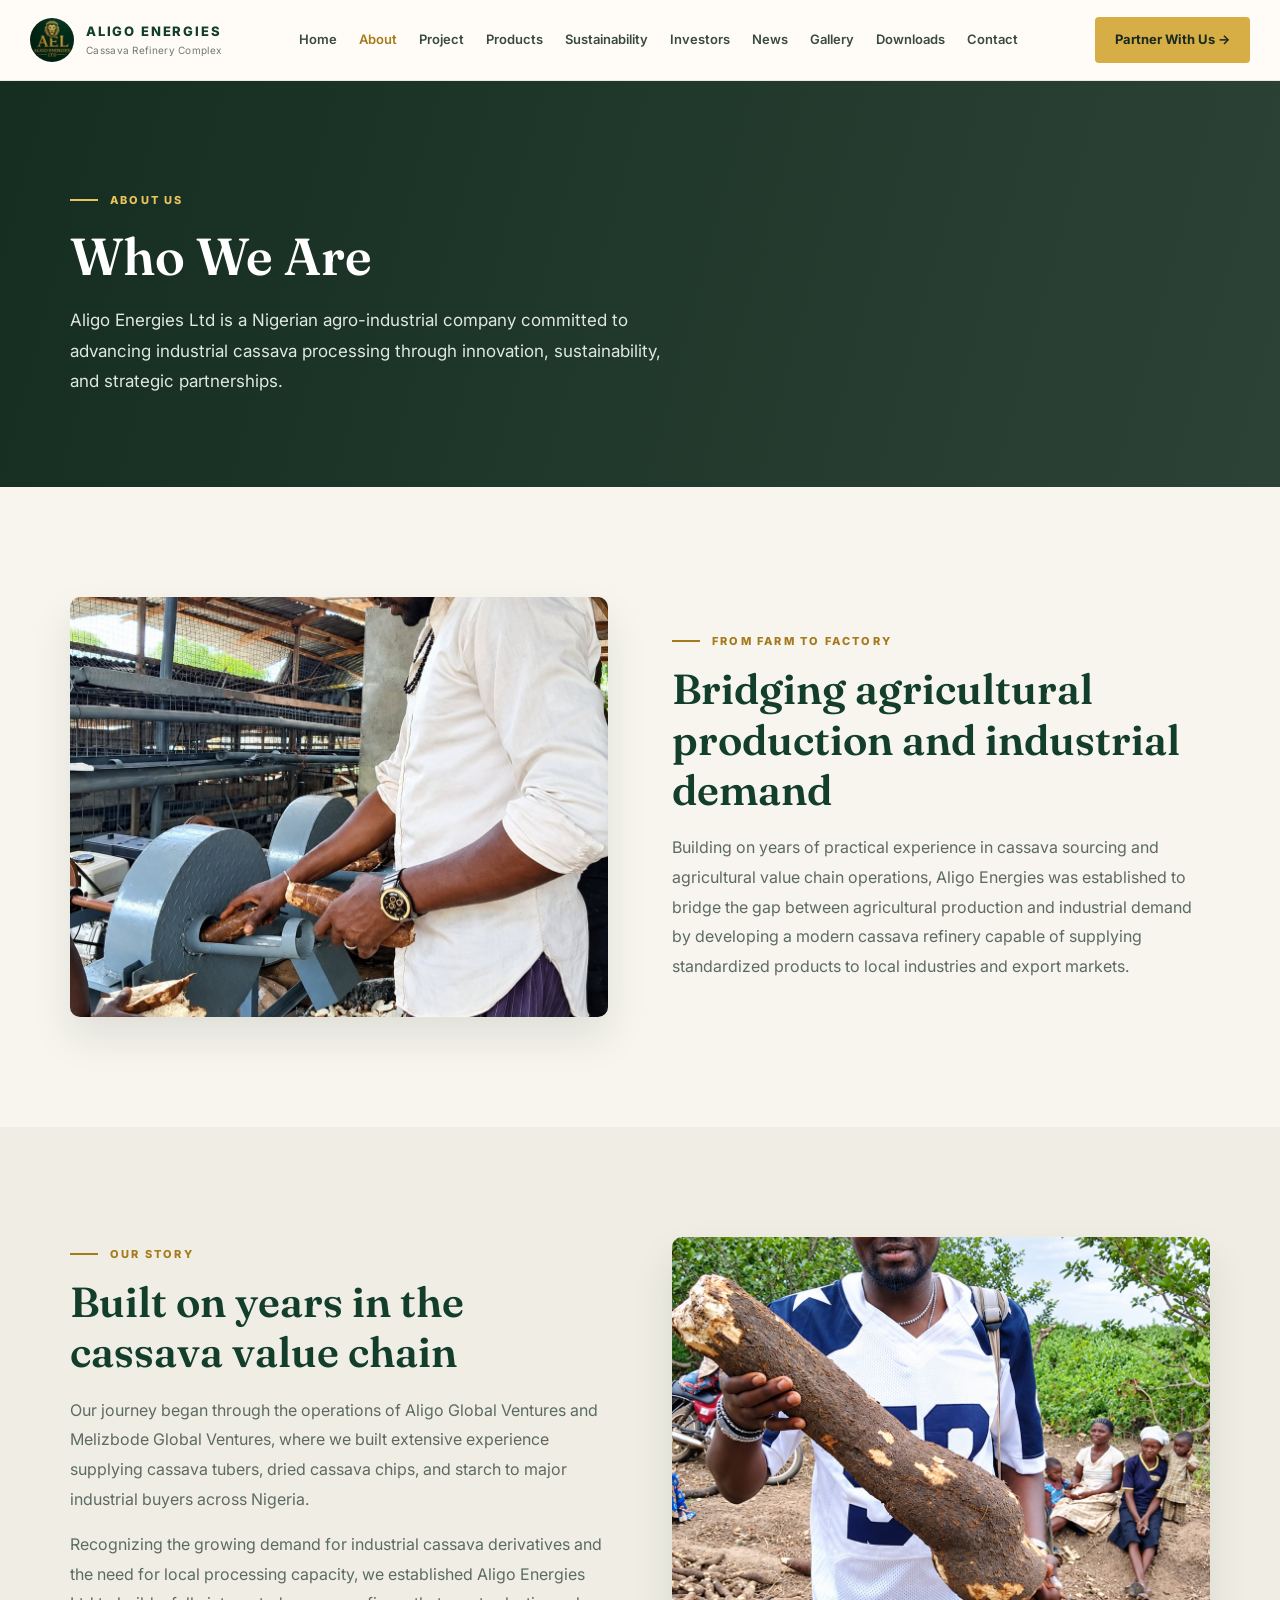
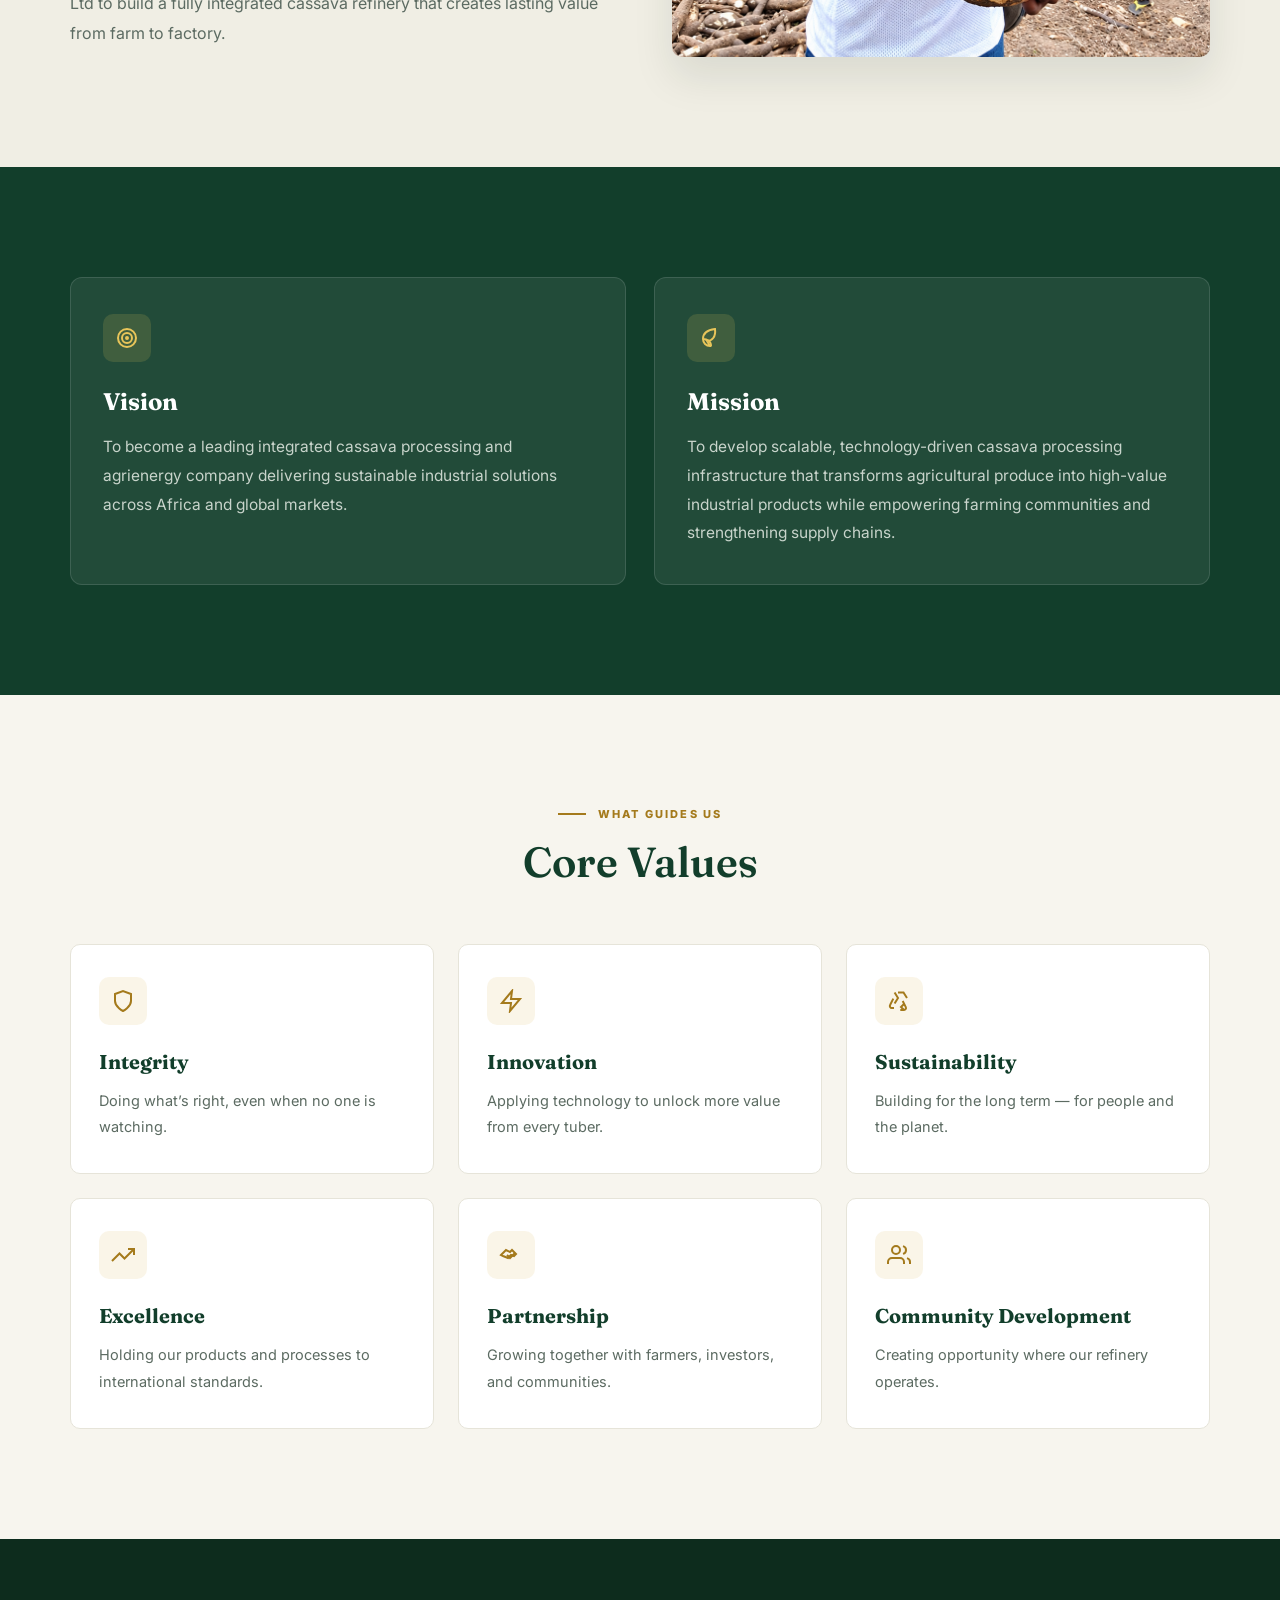
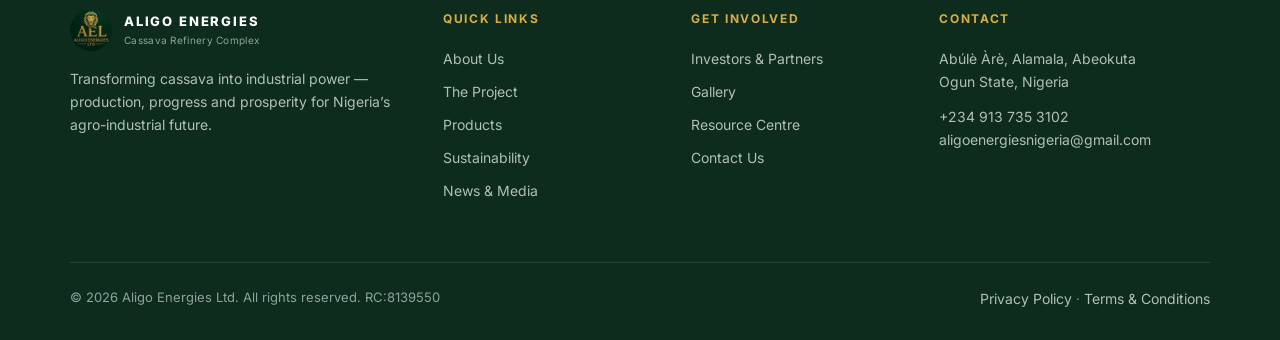
==== about.html @ f0a0dd67 "Update site" ====
<!DOCTYPE html>
<html lang="en">
<head>
<meta charset="UTF-8">
<meta name="viewport" content="width=device-width, initial-scale=1.0">
<title>About Us | Aligo Energies Ltd</title>
<meta name="description" content="Who Aligo Energies Ltd is, our story, vision, mission, and core values.">
<link rel="icon" href="images/logo.jpeg">
<link rel="preconnect" href="https://fonts.googleapis.com">
<link rel="preconnect" href="https://fonts.gstatic.com" crossorigin>
<link href="https://fonts.googleapis.com/css2?family=Fraunces:opsz,wght@9..144,500;9..144,600;9..144,700&family=Inter:wght@400;500;600;700;800&display=swap" rel="stylesheet">
<style>
  :root {
    --green: #123e2b;
    --green-dark: #0d2c1d;
    --gold: #d7ae46;
    --gold-light: #e8c55a;
    --cream: #f7f5ee;
    --cream-dark: #f0eee4;
    --ink: #1d2a22;
    --muted: #5c6b62;
    --line: #e6e4d9;
    --white: #ffffff;
    --serif: 'Fraunces', Georgia, serif;
    --sans: 'Inter', system-ui, sans-serif;
  }

  * { box-sizing: border-box; margin: 0; padding: 0; }
  html { scroll-behavior: smooth; }
  body {
    font-family: var(--sans);
    background: var(--cream);
    color: var(--ink);
    line-height: 1.65;
    overflow-x: hidden;
  }
  a { color: inherit; text-decoration: none; }
  img { display: block; max-width: 100%; }

  .container {
    width: min(1140px, calc(100% - 48px));
    margin: 0 auto;
  }

  /* ========== HEADER ========== */
  .site-header {
    position: sticky;
    top: 0;
    z-index: 100;
    background: rgba(255, 253, 248, 0.9);
    backdrop-filter: blur(18px);
    border-bottom: 1px solid rgba(230, 228, 217, 0.8);
  }
  .nav-wrap {
    width: min(1220px, calc(100% - 40px));
    margin: 0 auto;
    height: 80px;
    display: flex;
    align-items: center;
    justify-content: space-between;
    gap: 24px;
  }
  .brand {
    display: flex;
    align-items: center;
    gap: 12px;
  }
  .brand img {
    width: 44px;
    height: 44px;
    border-radius: 50%;
    object-fit: cover;
  }
  .brand .name {
    display: block;
    font-size: 13px;
    font-weight: 800;
    letter-spacing: 0.14em;
    color: var(--green);
  }
  .brand .sub {
    display: block;
    font-size: 10px;
    color: #72786f;
    letter-spacing: 0.03em;
  }
  .main-nav {
    display: flex;
    gap: 22px;
  }
  .main-nav a {
    font-size: 13px;
    font-weight: 600;
    color: #3a4a40;
    transition: color 0.2s;
  }
  .main-nav a:hover,
  .main-nav a.active {
    color: #a47a1c;
  }
  .btn {
    display: inline-flex;
    align-items: center;
    gap: 8px;
    padding: 12px 20px;
    font-size: 13px;
    font-weight: 700;
    border-radius: 4px;
    transition: all 0.25s ease;
  }
  .btn-gold {
    background: var(--gold);
    color: #18291e;
  }
  .btn-gold:hover {
    background: #c9a03a;
    transform: translateY(-2px);
  }
  .menu-toggle {
    display: none;
    background: none;
    border: none;
    font-size: 24px;
    color: var(--green);
    cursor: pointer;
  }

  /* ========== PAGE HERO ========== */
  .page-hero {
    background: linear-gradient(105deg, rgba(9,35,22,0.95) 0%, rgba(9,35,22,0.85) 100%);
    color: white;
    padding: 110px 0 90px;
  }
  .page-hero .eyebrow {
    display: flex;
    align-items: center;
    gap: 12px;
    font-size: 11px;
    font-weight: 800;
    letter-spacing: 0.2em;
    text-transform: uppercase;
    color: var(--gold-light);
    margin-bottom: 18px;
  }
  .page-hero .eyebrow::before {
    content: "";
    width: 28px;
    height: 2px;
    background: currentColor;
  }
  .page-hero h1 {
    font-family: var(--serif);
    font-size: clamp(36px, 5vw, 52px);
    font-weight: 600;
    line-height: 1.15;
    margin-bottom: 18px;
  }
  .page-hero .lead {
    font-size: 17px;
    line-height: 1.8;
    color: #e0e8e2;
    max-width: 620px;
  }

  /* ========== SECTIONS ========== */
  .section {
    padding: 110px 0;
  }
  .section-cream { background: var(--cream); }
  .section-alt { background: var(--cream-dark); }
  .section-green {
    background: var(--green);
    color: white;
  }

  .eyebrow {
    display: flex;
    align-items: center;
    gap: 12px;
    font-size: 11px;
    font-weight: 800;
    letter-spacing: 0.2em;
    text-transform: uppercase;
    color: #a47a1c;
    margin-bottom: 14px;
  }
  .eyebrow::before {
    content: "";
    width: 28px;
    height: 2px;
    background: currentColor;
  }
  .section-green .eyebrow {
    color: var(--gold-light);
  }

  .section h2 {
    font-family: var(--serif);
    font-size: clamp(32px, 4vw, 42px);
    font-weight: 600;
    line-height: 1.2;
    color: var(--green);
    margin-bottom: 18px;
  }
  .section-green h2 { color: white; }

  .section p {
    color: var(--muted);
    font-size: 16px;
    line-height: 1.85;
  }
  .section-green p { color: #c8d4cb; }

  .two-col {
    display: grid;
    grid-template-columns: 1fr 1fr;
    gap: 64px;
    align-items: center;
  }
  .two-col img {
    width: 100%;
    height: 420px;
    object-fit: cover;
    border-radius: 10px;
    box-shadow: 0 20px 40px rgba(18,40,28,0.1);
  }

  .section-head {
    text-align: center;
    max-width: 600px;
    margin: 0 auto 56px;
  }
  .section-head .eyebrow {
    justify-content: center;
  }

  /* Vision / Mission cards */
  .vm-grid {
    display: grid;
    grid-template-columns: 1fr 1fr;
    gap: 28px;
  }
  .vm-card {
    background: rgba(255,255,255,0.07);
    border: 1px solid rgba(255,255,255,0.12);
    border-radius: 12px;
    padding: 36px 32px;
  }
  .vm-card .icon {
    width: 48px;
    height: 48px;
    background: rgba(232,197,90,0.15);
    border-radius: 10px;
    display: flex;
    align-items: center;
    justify-content: center;
    color: var(--gold-light);
    margin-bottom: 20px;
  }
  .vm-card .icon svg { width: 24px; height: 24px; }
  .vm-card h3 {
    font-family: var(--serif);
    font-size: 24px;
    color: white;
    margin-bottom: 12px;
  }
  .vm-card p {
    font-size: 15.5px;
    color: #c8d4cb;
  }

  /* Values */
  .card-grid {
    display: grid;
    grid-template-columns: repeat(3, 1fr);
    gap: 24px;
  }
  .feature-card {
    background: white;
    border: 1px solid var(--line);
    border-radius: 10px;
    padding: 32px 28px;
    transition: all 0.3s ease;
  }
  .feature-card:hover {
    transform: translateY(-6px);
    box-shadow: 0 20px 40px rgba(18,40,28,0.1);
  }
  .feature-card .icon {
    width: 48px;
    height: 48px;
    background: rgba(215,174,70,0.12);
    border-radius: 10px;
    display: flex;
    align-items: center;
    justify-content: center;
    margin-bottom: 20px;
    color: #a47a1c;
  }
  .feature-card .icon svg { width: 24px; height: 24px; }
  .feature-card h3 {
    font-family: var(--serif);
    font-size: 20px;
    color: var(--green);
    margin-bottom: 10px;
  }
  .feature-card p {
    font-size: 14.5px;
    color: var(--muted);
  }

  /* Footer */
  .footer {
    background: var(--green-dark);
    color: #c8d4cb;
    padding: 70px 0 30px;
  }
  .footer-grid {
    display: grid;
    grid-template-columns: 1.6fr 1fr 1fr 1.3fr;
    gap: 40px;
    margin-bottom: 50px;
  }
  .footer .name { color: white; }
  .footer h4 {
    font-size: 12px;
    letter-spacing: 0.14em;
    text-transform: uppercase;
    color: var(--gold);
    margin-bottom: 18px;
  }
  .footer a, .footer p, .footer li {
    font-size: 14px;
    color: #b0c0b5;
  }
  .footer ul { list-style: none; }
  .footer li { margin-bottom: 10px; }
  .footer-bottom {
    border-top: 1px solid rgba(255,255,255,0.1);
    padding-top: 24px;
    display: flex;
    justify-content: space-between;
    font-size: 13px;
    color: #8fa39a;
  }

  /* Responsive */
  @media (max-width: 980px) {
    .main-nav { display: none; }
    .menu-toggle { display: block; }
    .two-col { grid-template-columns: 1fr; gap: 40px; }
    .vm-grid { grid-template-columns: 1fr; }
    .card-grid { grid-template-columns: 1fr 1fr; }
  }
  @media (max-width: 600px) {
    .card-grid { grid-template-columns: 1fr; }
    .page-hero { padding: 90px 0 70px; }
    .footer-grid { grid-template-columns: 1fr; }
  }
</style>
</head>
<body>

<header class="site-header">
  <div class="nav-wrap">
    <a href="index.html" class="brand">
      <img src="images/logo.jpeg" alt="Aligo Energies">
      <span>
        <span class="name">ALIGO ENERGIES</span>
        <span class="sub">Cassava Refinery Complex</span>
      </span>
    </a>
    <nav class="main-nav" id="mainNav">
      <a href="index.html">Home</a>
      <a href="about.html" class="active">About</a>
      <a href="project.html">Project</a>
      <a href="products.html">Products</a>
      <a href="sustainability.html">Sustainability</a>
      <a href="investors.html">Investors</a>
      <a href="news.html">News</a>
      <a href="gallery.html">Gallery</a>
      <a href="downloads.html">Downloads</a>
      <a href="contact.html">Contact</a>
    </nav>
    <div style="display:flex;align-items:center;gap:12px;">
      <a href="investors.html" class="btn btn-gold">Partner With Us →</a>
      <button class="menu-toggle" id="menuToggle">☰</button>
    </div>
  </div>
</header>

<main>
  <!-- PAGE HERO -->
  <section class="page-hero">
    <div class="container">
      <div class="eyebrow">About Us</div>
      <h1>Who We Are</h1>
      <p class="lead">Aligo Energies Ltd is a Nigerian agro-industrial company committed to advancing industrial cassava processing through innovation, sustainability, and strategic partnerships.</p>
    </div>
  </section>

  <!-- FROM FARM TO FACTORY -->
  <section class="section section-cream">
    <div class="container">
      <div class="two-col">
        <div>
          <img src="images/about-processing.jpg" alt="Cassava processing at Aligo Energies">
        </div>
        <div>
          <div class="eyebrow">From Farm to Factory</div>
          <h2>Bridging agricultural production and industrial demand</h2>
          <p>Building on years of practical experience in cassava sourcing and agricultural value chain operations, Aligo Energies was established to bridge the gap between agricultural production and industrial demand by developing a modern cassava refinery capable of supplying standardized products to local industries and export markets.</p>
        </div>
      </div>
    </div>
  </section>

  <!-- OUR STORY -->
  <section class="section section-alt">
    <div class="container">
      <div class="two-col">
        <div>
          <div class="eyebrow">Our Story</div>
          <h2>Built on years in the cassava value chain</h2>
          <p>Our journey began through the operations of Aligo Global Ventures and Melizbode Global Ventures, where we built extensive experience supplying cassava tubers, dried cassava chips, and starch to major industrial buyers across Nigeria.</p>
          <p style="margin-top:16px;">Recognizing the growing demand for industrial cassava derivatives and the need for local processing capacity, we established Aligo Energies Ltd to build a fully integrated cassava refinery that creates lasting value from farm to factory.</p>
        </div>
        <div>
          <img src="images/about-cassava-root.png" alt="Cassava root from the field">
        </div>
      </div>
    </div>
  </section>

  <!-- VISION & MISSION -->
  <section class="section section-green">
    <div class="container">
      <div class="vm-grid">
        <div class="vm-card">
          <div class="icon">
            <svg viewBox="0 0 24 24" fill="none" stroke="currentColor" stroke-width="2"><circle cx="12" cy="12" r="9"/><circle cx="12" cy="12" r="5"/><circle cx="12" cy="12" r="1"/></svg>
          </div>
          <h3>Vision</h3>
          <p>To become a leading integrated cassava processing and agrienergy company delivering sustainable industrial solutions across Africa and global markets.</p>
        </div>
        <div class="vm-card">
          <div class="icon">
            <svg viewBox="0 0 24 24" fill="none" stroke="currentColor" stroke-width="2"><path d="M11 20A7 7 0 0 1 4 13c0-5 4-9 12-10 1 8-3 12-8 12z"/><path d="M4 13c4 0 8 2 8 7"/></svg>
          </div>
          <h3>Mission</h3>
          <p>To develop scalable, technology-driven cassava processing infrastructure that transforms agricultural produce into high-value industrial products while empowering farming communities and strengthening supply chains.</p>
        </div>
      </div>
    </div>
  </section>

  <!-- CORE VALUES -->
  <section class="section section-cream">
    <div class="container">
      <div class="section-head">
        <div class="eyebrow">What Guides Us</div>
        <h2>Core Values</h2>
      </div>
      <div class="card-grid">
        <div class="feature-card">
          <div class="icon">
            <svg viewBox="0 0 24 24" fill="none" stroke="currentColor" stroke-width="2"><path d="M12 22s8-4 8-10V5l-8-3-8 3v7c0 6 8 10 8 10z"/></svg>
          </div>
          <h3>Integrity</h3>
          <p>Doing what’s right, even when no one is watching.</p>
        </div>
        <div class="feature-card">
          <div class="icon">
            <svg viewBox="0 0 24 24" fill="none" stroke="currentColor" stroke-width="2"><polygon points="13 2 3 14 12 14 11 22 21 10 12 10 13 2"/></svg>
          </div>
          <h3>Innovation</h3>
          <p>Applying technology to unlock more value from every tuber.</p>
        </div>
        <div class="feature-card">
          <div class="icon">
            <svg viewBox="0 0 24 24" fill="none" stroke="currentColor" stroke-width="2"><path d="M7 19H4.8a2 2 0 0 1-1.7-3L6.3 9.6"/><path d="M7.6 3.5 11 9l-3.4 5.5"/><path d="M11 3.5h5.5L20 9"/><path d="M13.3 21H17a2 2 0 0 0 1.8-2.9L15.7 12"/><path d="M17 21l-3-3 3-3"/></svg>
          </div>
          <h3>Sustainability</h3>
          <p>Building for the long term — for people and the planet.</p>
        </div>
        <div class="feature-card">
          <div class="icon">
            <svg viewBox="0 0 24 24" fill="none" stroke="currentColor" stroke-width="2"><polyline points="23 6 13.5 15.5 8.5 10.5 1 18"/><polyline points="17 6 23 6 23 12"/></svg>
          </div>
          <h3>Excellence</h3>
          <p>Holding our products and processes to international standards.</p>
        </div>
        <div class="feature-card">
          <div class="icon">
            <svg viewBox="0 0 24 24" fill="none" stroke="currentColor" stroke-width="2"><path d="M8 12l3 3 5-5"/><path d="M2 12l5-5 4 2 2-2 4 4-2 2-3-1-3 3-5-2z"/></svg>
          </div>
          <h3>Partnership</h3>
          <p>Growing together with farmers, investors, and communities.</p>
        </div>
        <div class="feature-card">
          <div class="icon">
            <svg viewBox="0 0 24 24" fill="none" stroke="currentColor" stroke-width="2"><path d="M17 21v-2a4 4 0 0 0-4-4H5a4 4 0 0 0-4 4v2"/><circle cx="9" cy="7" r="4"/><path d="M23 21v-2a4 4 0 0 0-3-3.87"/><path d="M16 3.13a4 4 0 0 1 0 7.75"/></svg>
          </div>
          <h3>Community Development</h3>
          <p>Creating opportunity where our refinery operates.</p>
        </div>
      </div>
    </div>
  </section>
</main>

<footer class="footer">
  <div class="container">
    <div class="footer-grid">
      <div>
        <a href="index.html" class="brand" style="margin-bottom:16px;">
          <img src="images/logo.jpeg" alt="Logo" style="width:42px;height:42px;border-radius:50%;">
          <span>
            <span class="name">ALIGO ENERGIES</span>
            <span class="sub" style="color:#8fa39a;">Cassava Refinery Complex</span>
          </span>
        </a>
        <p>Transforming cassava into industrial power — production, progress and prosperity for Nigeria’s agro-industrial future.</p>
      </div>
      <div>
        <h4>Quick Links</h4>
        <ul>
          <li><a href="about.html">About Us</a></li>
          <li><a href="project.html">The Project</a></li>
          <li><a href="products.html">Products</a></li>
          <li><a href="sustainability.html">Sustainability</a></li>
          <li><a href="news.html">News & Media</a></li>
        </ul>
      </div>
      <div>
        <h4>Get Involved</h4>
        <ul>
          <li><a href="investors.html">Investors & Partners</a></li>
          <li><a href="gallery.html">Gallery</a></li>
          <li><a href="downloads.html">Resource Centre</a></li>
          <li><a href="contact.html">Contact Us</a></li>
        </ul>
      </div>
      <div>
        <h4>Contact</h4>
        <p>Abúlè Àrè, Alamala, Abeokuta<br>Ogun State, Nigeria</p>
        <p style="margin-top:12px;">+234 913 735 3102</p>
        <p>aligoenergiesnigeria@gmail.com</p>
      </div>
    </div>
    <div class="footer-bottom">
      <span>© 2026 Aligo Energies Ltd. All rights reserved. RC:8139550</span>
      <span><a href="#">Privacy Policy</a> · <a href="#">Terms & Conditions</a></span>
    </div>
  </div>
</footer>

<script>
  const toggle = document.getElementById('menuToggle');
  const nav = document.getElementById('mainNav');
  toggle.addEventListener('click', () => {
    const isOpen = nav.style.display === 'flex';
    nav.style.display = isOpen ? 'none' : 'flex';
    nav.style.flexDirection = 'column';
    nav.style.position = 'absolute';
    nav.style.top = '80px';
    nav.style.left = '0';
    nav.style.right = '0';
    nav.style.background = '#fffdf8';
    nav.style.padding = '20px';
    nav.style.borderBottom = '1px solid #e6e4d9';
    nav.style.gap = '16px';
    nav.style.zIndex = '99';
  });
</script>
</body>
</html>
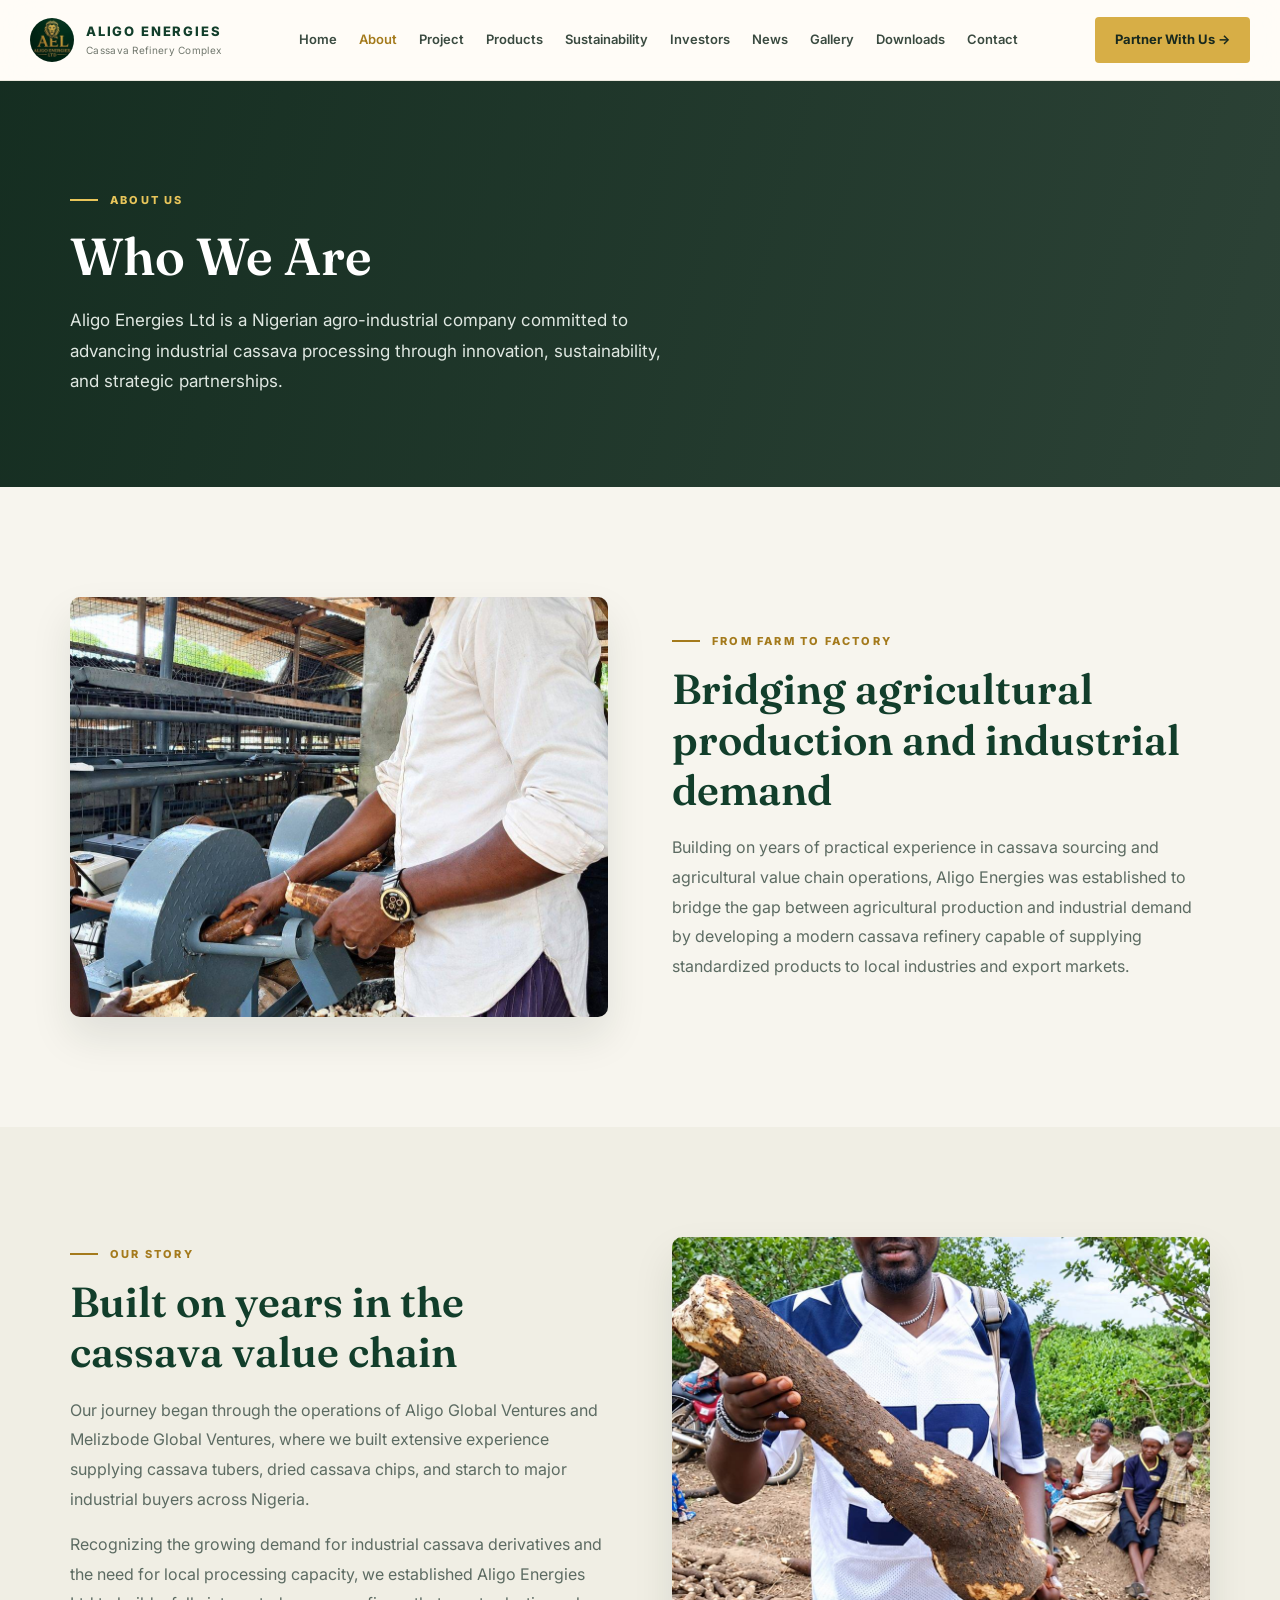
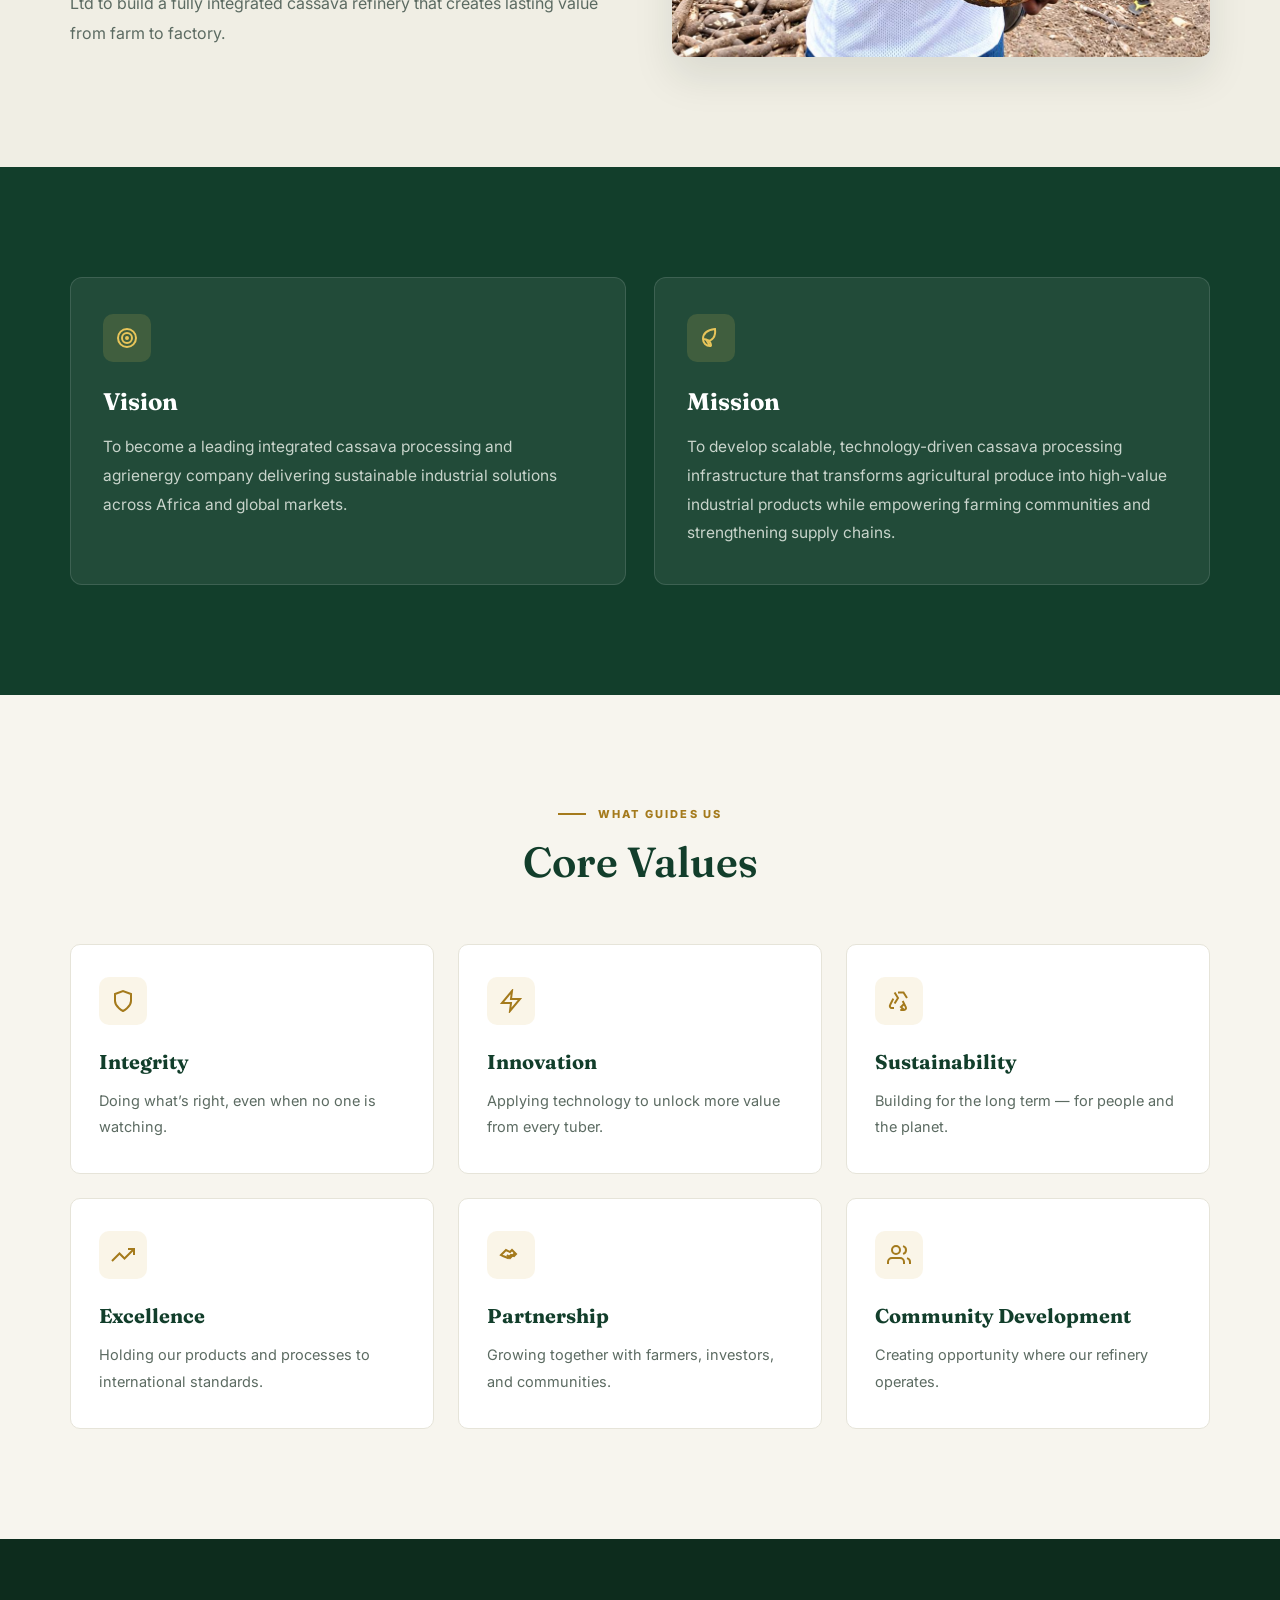
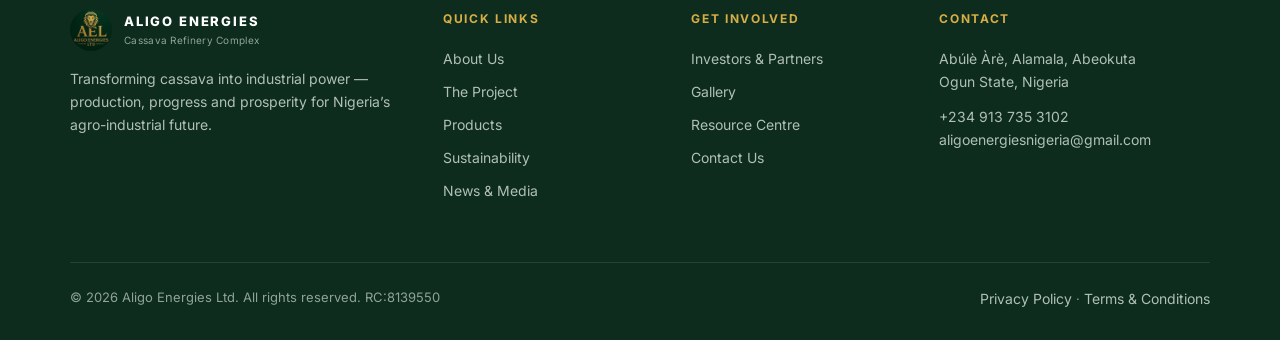
==== commit 60f50308: "Add new gallery photos" ====
--- a/about.html
+++ b/about.html
@@ -404,7 +404,7 @@
     <div class="container">
       <div class="two-col">
         <div>
-          <img src="images/about-processing.jpg" alt="Cassava processing at Aligo Energies">
+          <img src="images/about-processing.jpg" alt="Cassava processing at Aligo Energies" loading="lazy" decoding="async">
         </div>
         <div>
           <div class="eyebrow">From Farm to Factory</div>
@@ -426,7 +426,7 @@
           <p style="margin-top:16px;">Recognizing the growing demand for industrial cassava derivatives and the need for local processing capacity, we established Aligo Energies Ltd to build a fully integrated cassava refinery that creates lasting value from farm to factory.</p>
         </div>
         <div>
-          <img src="images/about-cassava-root.png" alt="Cassava root from the field">
+          <img src="images/about-cassava-root.jpg" alt="Cassava root from the field" loading="lazy" decoding="async">
         </div>
       </div>
     </div>
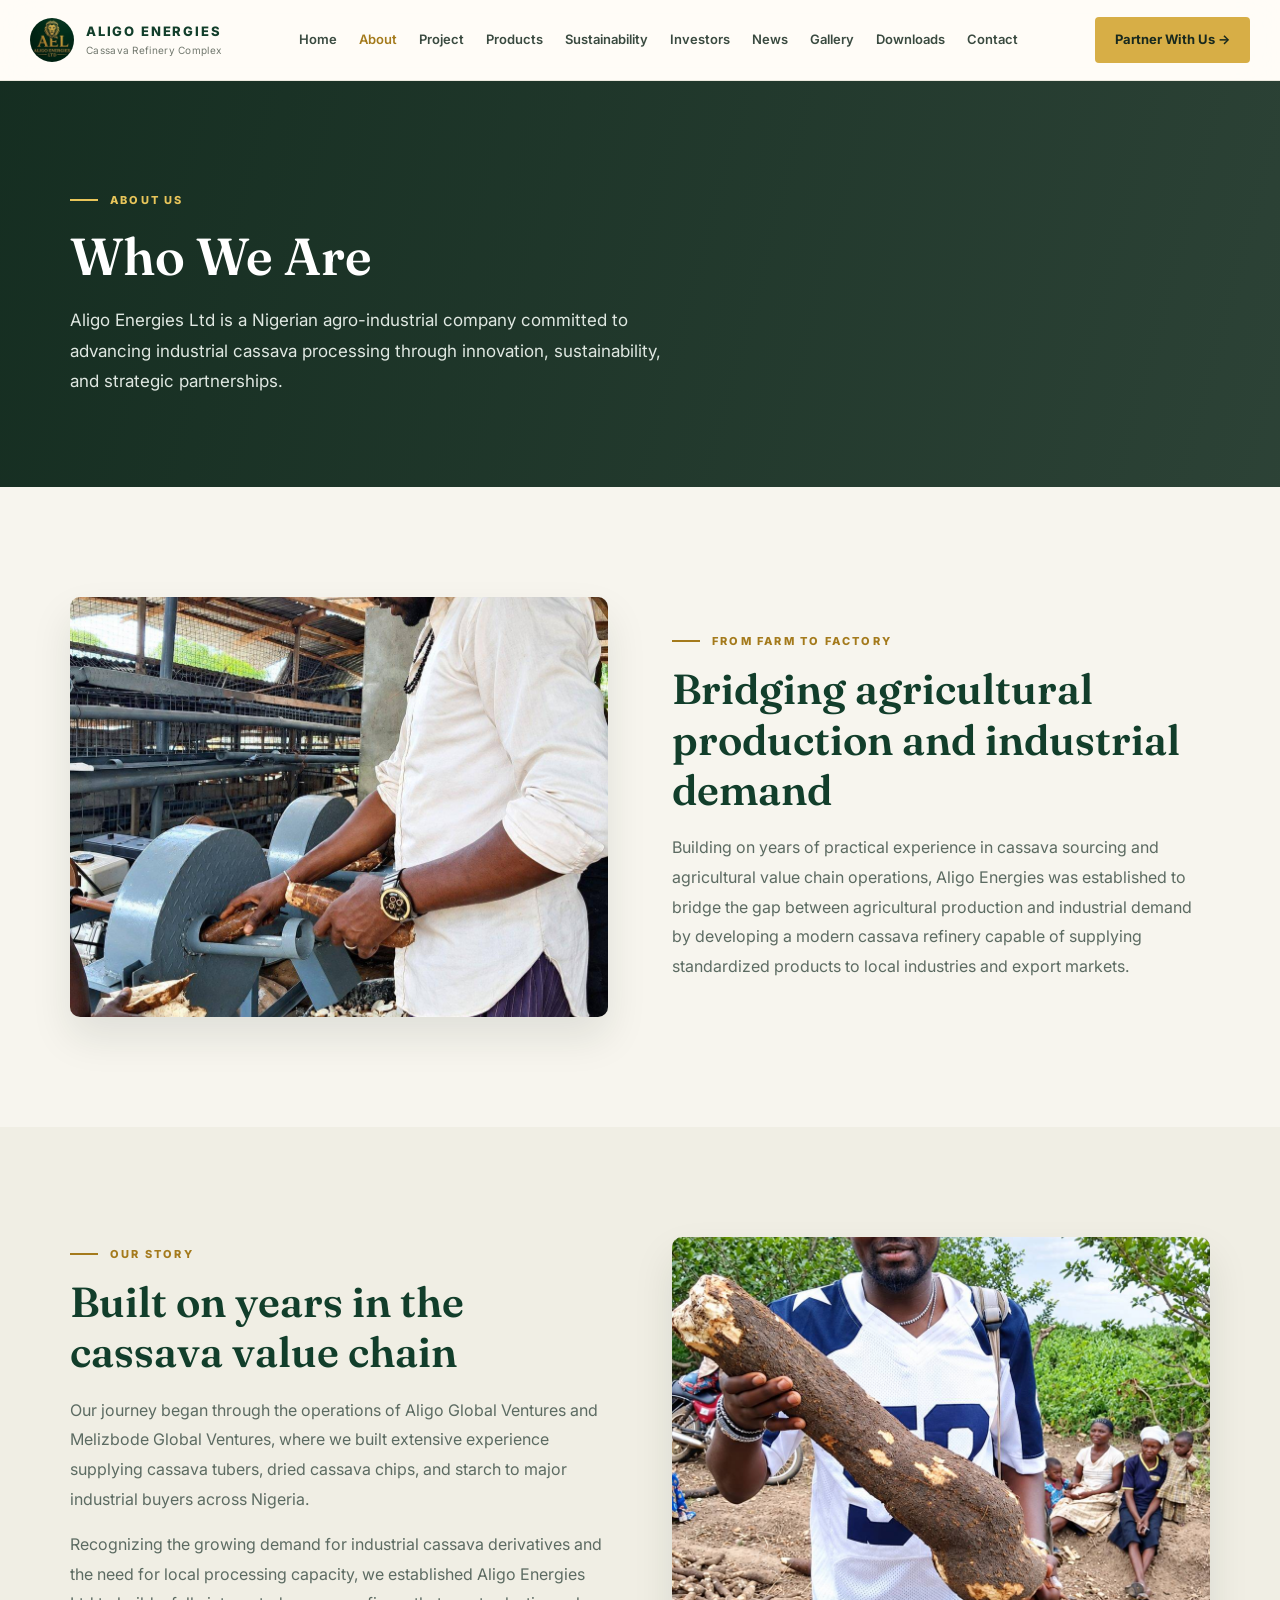
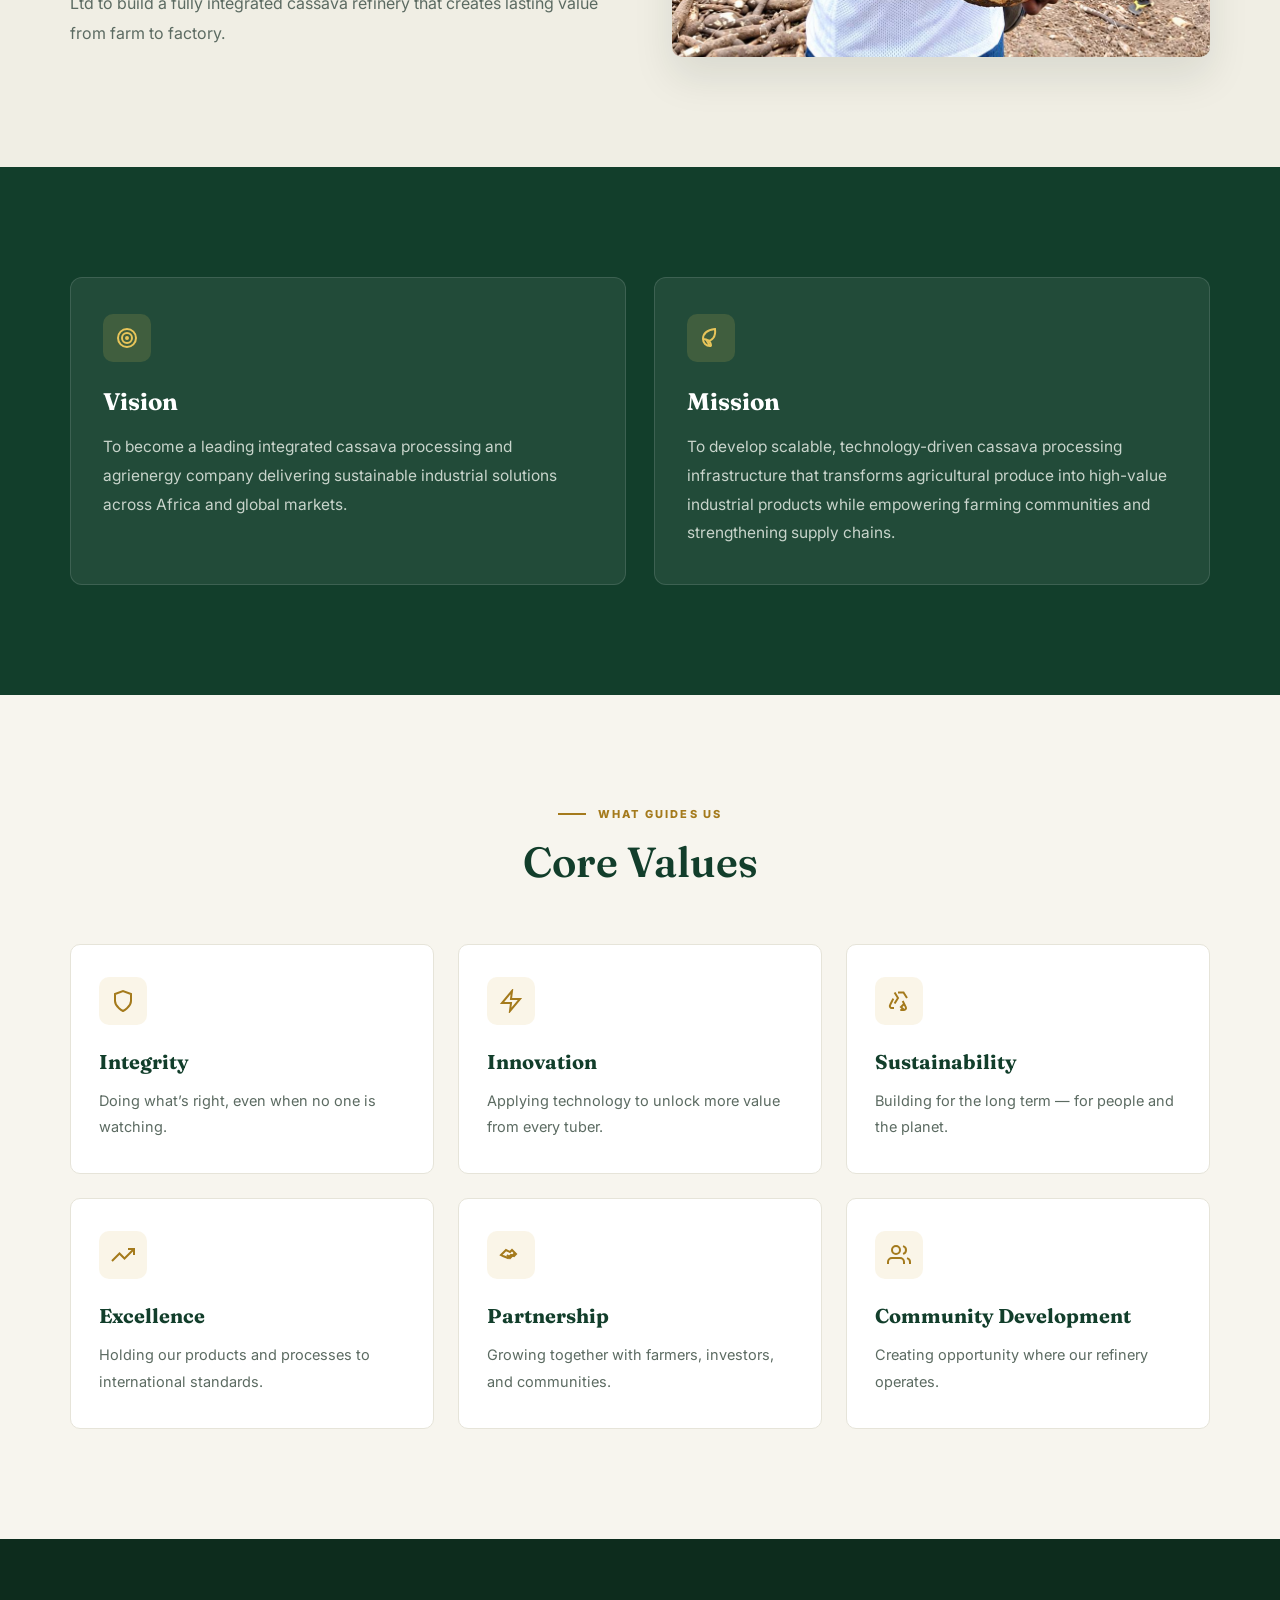
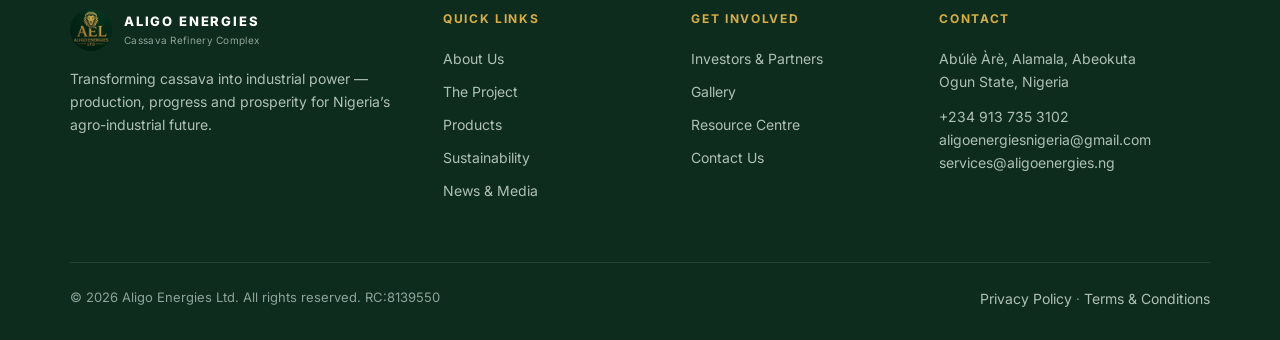
==== commit 1fecd8eb: "Add services email" ====
--- a/about.html
+++ b/about.html
@@ -546,6 +546,7 @@
         <p>Abúlè Àrè, Alamala, Abeokuta<br>Ogun State, Nigeria</p>
         <p style="margin-top:12px;">+234 913 735 3102</p>
         <p>aligoenergiesnigeria@gmail.com</p>
+        <p>services@aligoenergies.ng</p>
       </div>
     </div>
     <div class="footer-bottom">
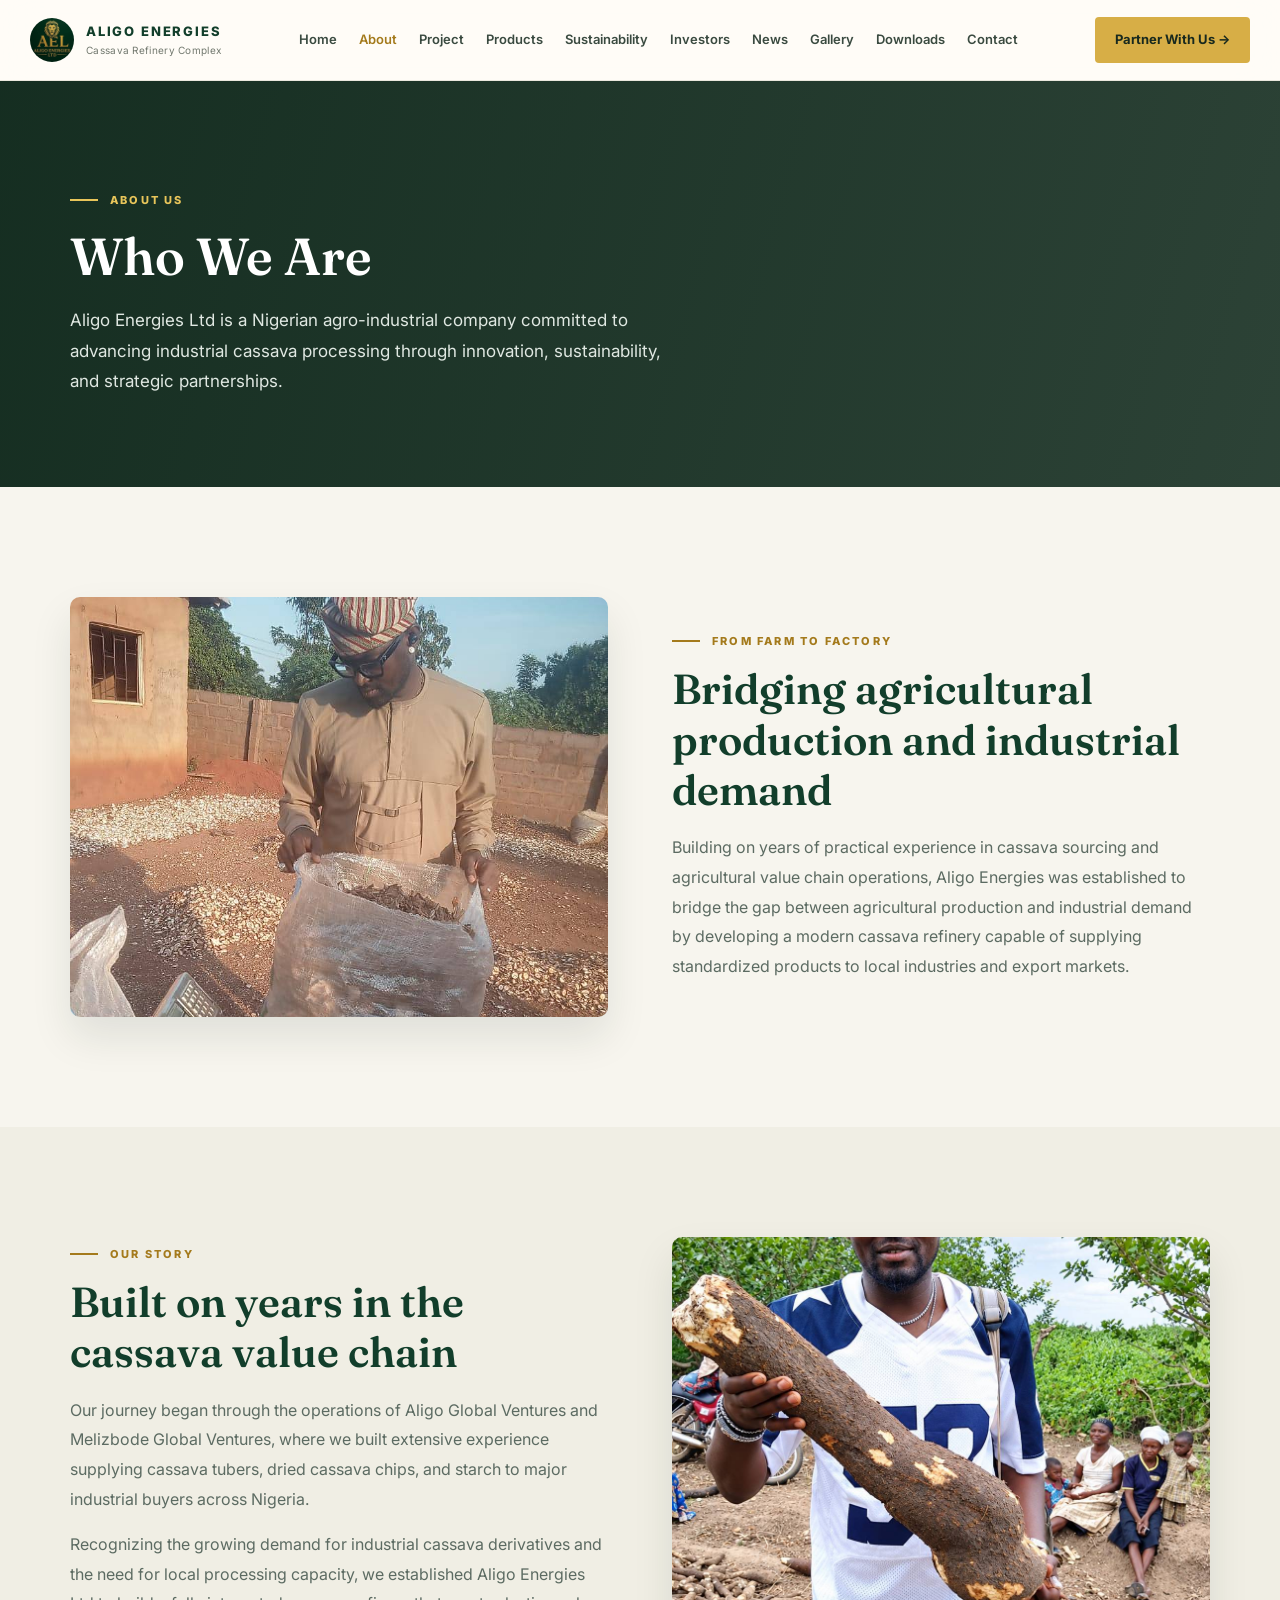
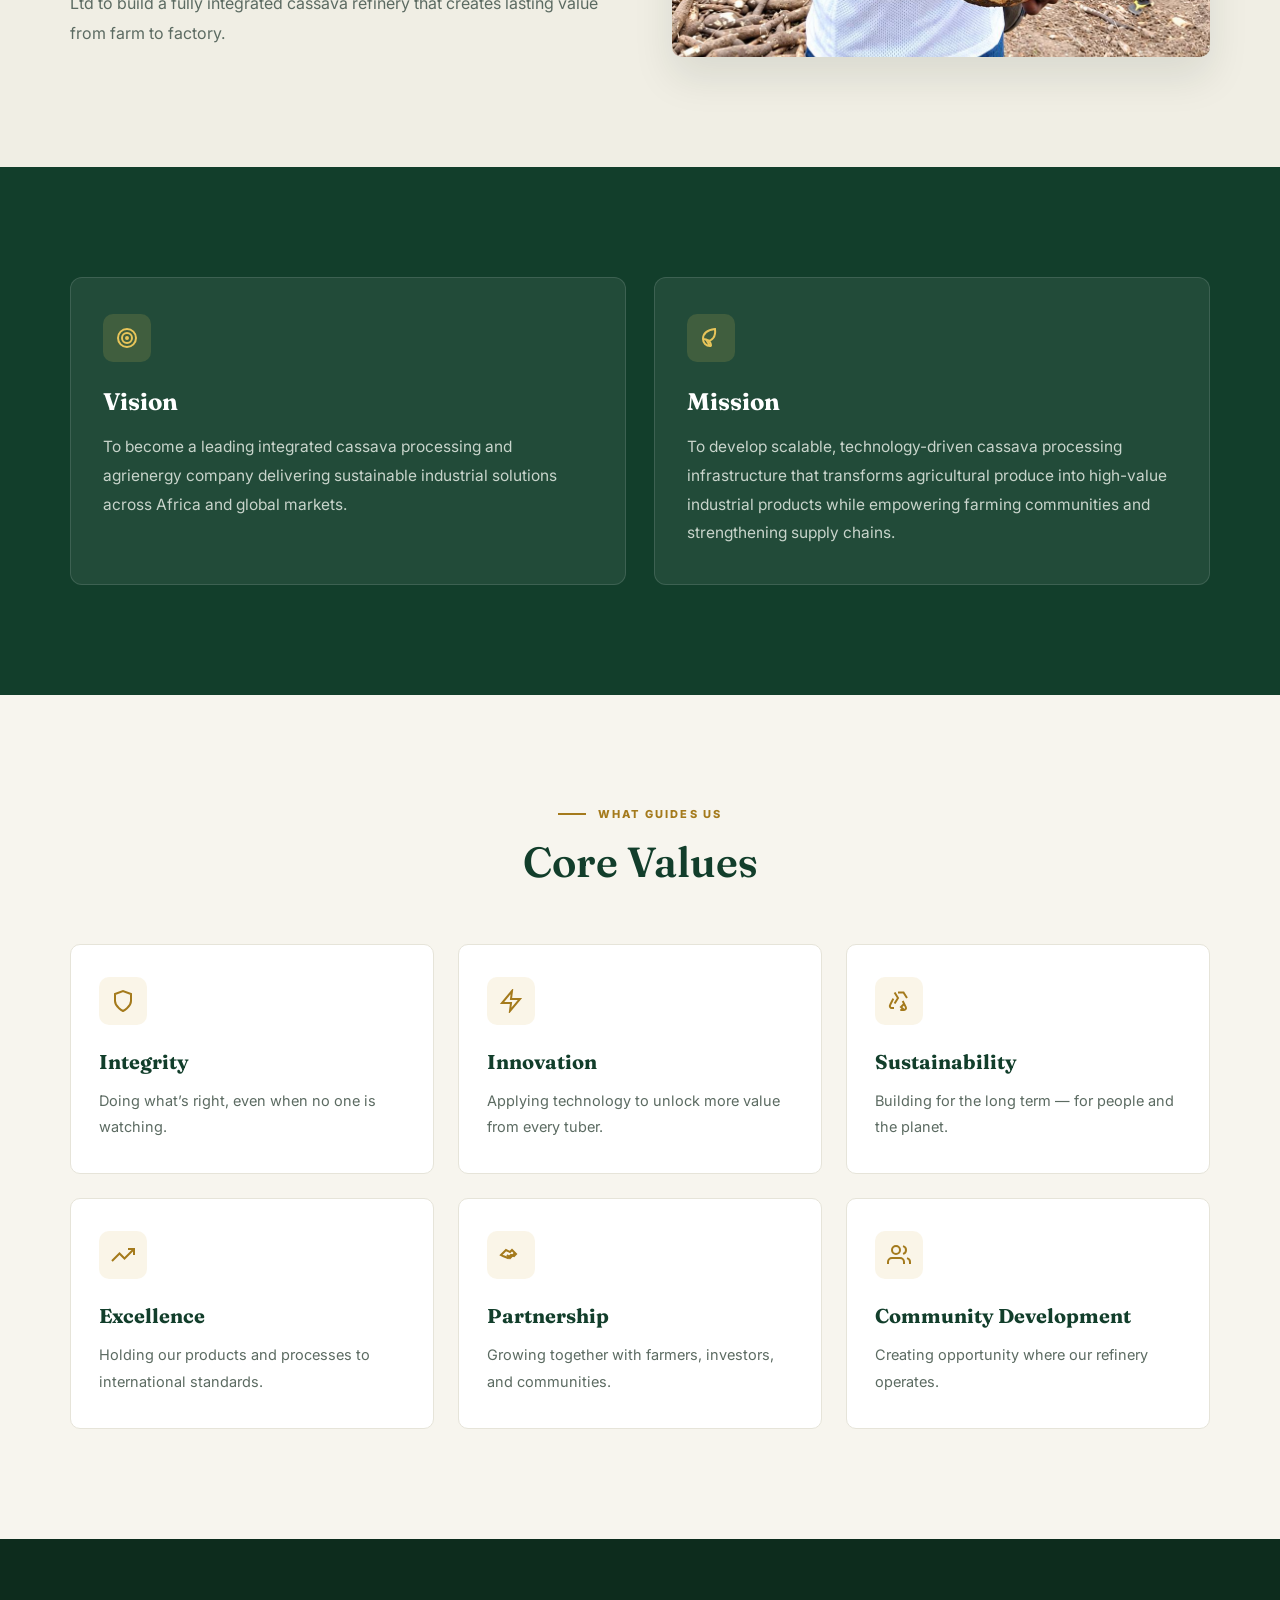
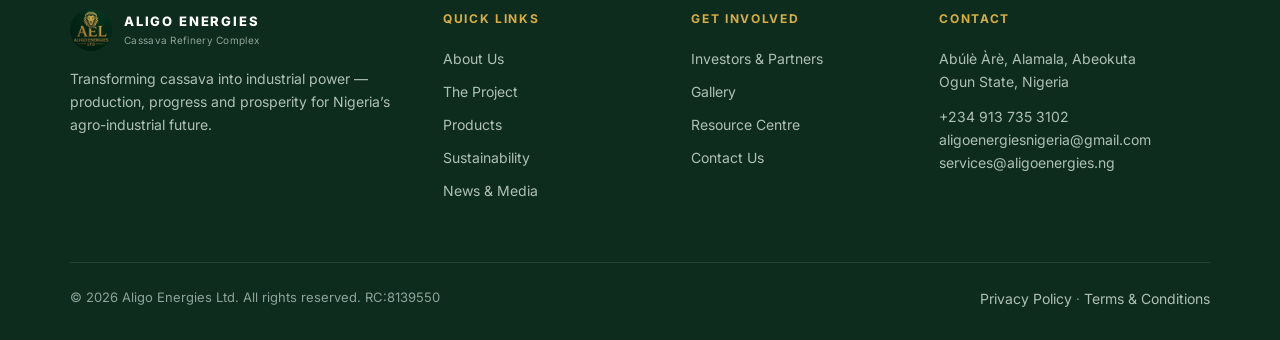
==== commit 9092df74: "Fix repeated images" ====
--- a/about.html
+++ b/about.html
@@ -404,7 +404,7 @@
     <div class="container">
       <div class="two-col">
         <div>
-          <img src="images/about-processing.jpg" alt="Cassava processing at Aligo Energies" loading="lazy" decoding="async">
+          <img src="images/gallery-weighing-chips.jpg" alt="Weighing bagged dried cassava chips before dispatch" style="object-position:center 12%;" loading="lazy" decoding="async">
         </div>
         <div>
           <div class="eyebrow">From Farm to Factory</div>
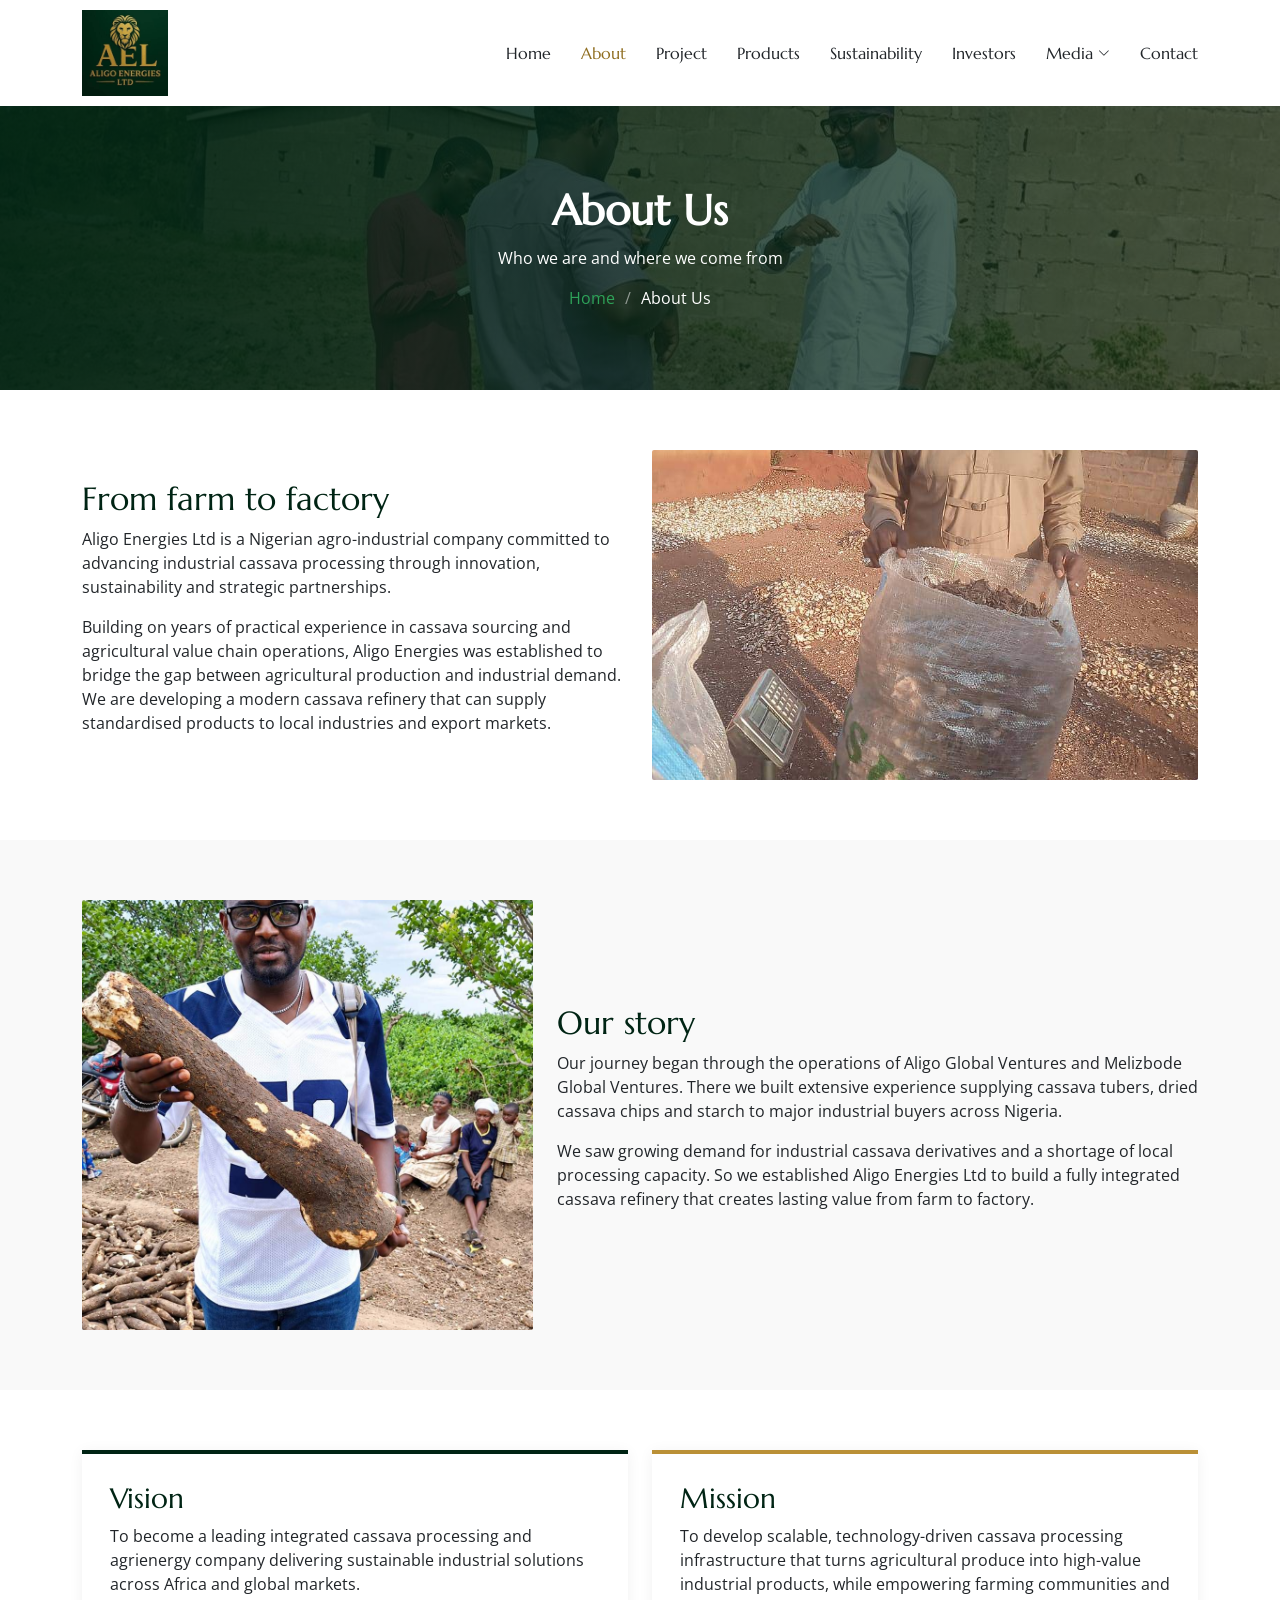
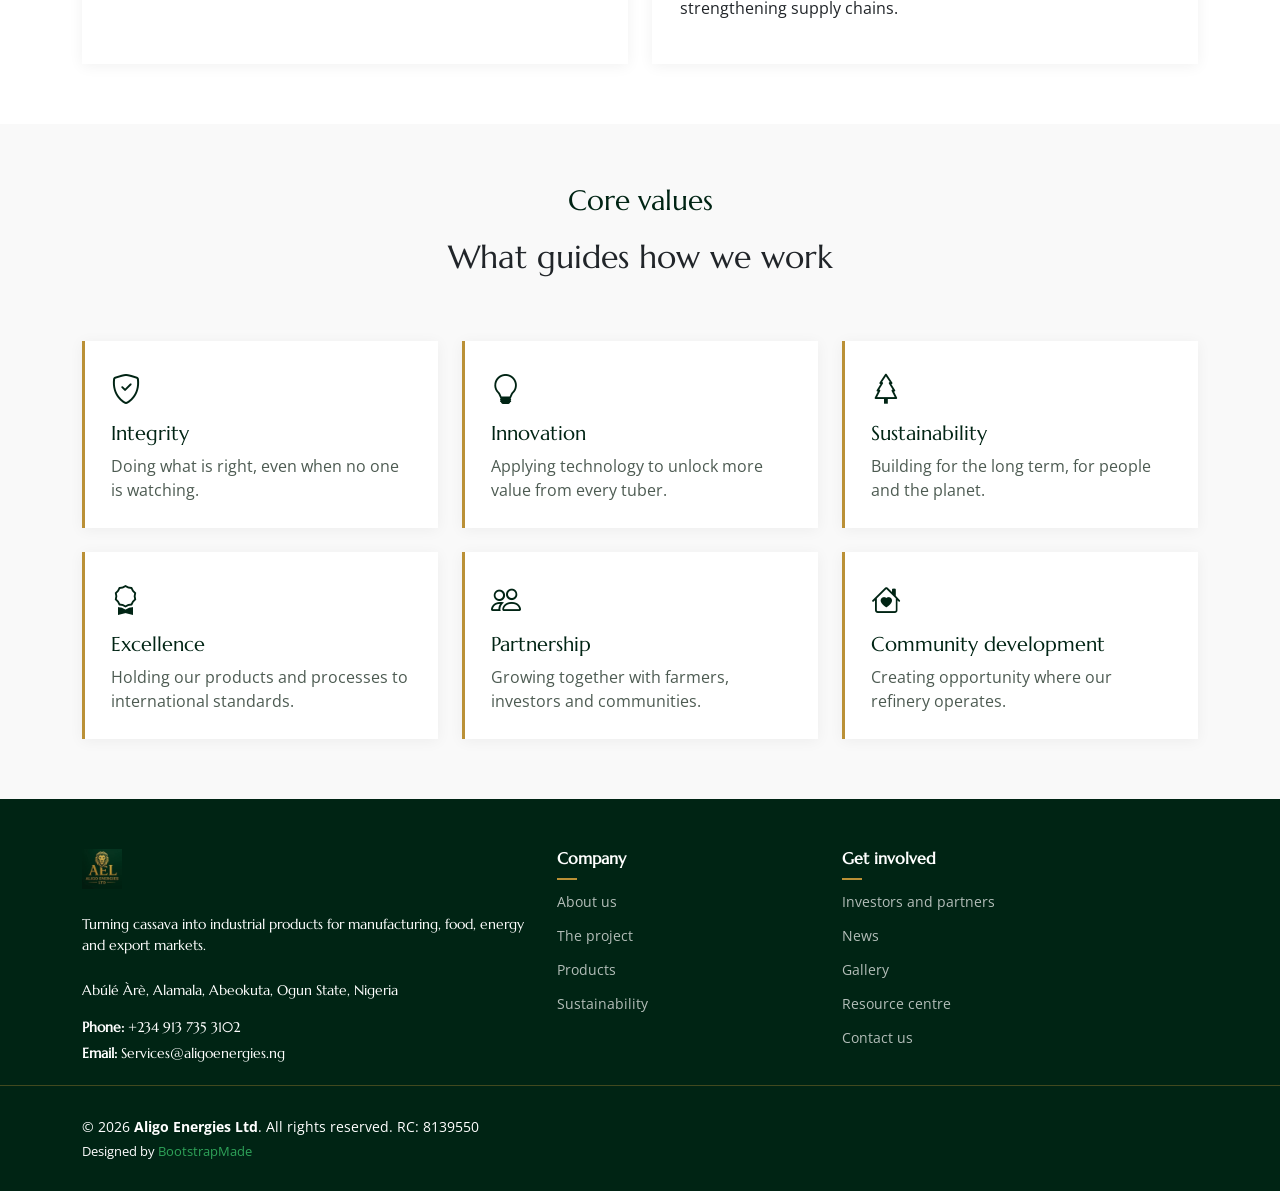
==== commit 7079a5de: "New website design" ====
--- a/about.html
+++ b/about.html
@@ -1,578 +1,38 @@
 <!DOCTYPE html>
-<html lang="en">
-<head>
-<meta charset="UTF-8">
-<meta name="viewport" content="width=device-width, initial-scale=1.0">
-<title>About Us | Aligo Energies Ltd</title>
-<meta name="description" content="Who Aligo Energies Ltd is, our story, vision, mission, and core values.">
-<link rel="icon" href="images/logo.jpeg">
-<link rel="preconnect" href="https://fonts.googleapis.com">
-<link rel="preconnect" href="https://fonts.gstatic.com" crossorigin>
-<link href="https://fonts.googleapis.com/css2?family=Fraunces:opsz,wght@9..144,500;9..144,600;9..144,700&family=Inter:wght@400;500;600;700;800&display=swap" rel="stylesheet">
-<style>
-  :root {
-    --green: #123e2b;
-    --green-dark: #0d2c1d;
-    --gold: #d7ae46;
-    --gold-light: #e8c55a;
-    --cream: #f7f5ee;
-    --cream-dark: #f0eee4;
-    --ink: #1d2a22;
-    --muted: #5c6b62;
-    --line: #e6e4d9;
-    --white: #ffffff;
-    --serif: 'Fraunces', Georgia, serif;
-    --sans: 'Inter', system-ui, sans-serif;
-  }
-
-  * { box-sizing: border-box; margin: 0; padding: 0; }
-  html { scroll-behavior: smooth; }
-  body {
-    font-family: var(--sans);
-    background: var(--cream);
-    color: var(--ink);
-    line-height: 1.65;
-    overflow-x: hidden;
-  }
-  a { color: inherit; text-decoration: none; }
-  img { display: block; max-width: 100%; }
-
-  .container {
-    width: min(1140px, calc(100% - 48px));
-    margin: 0 auto;
-  }
-
-  /* ========== HEADER ========== */
-  .site-header {
-    position: sticky;
-    top: 0;
-    z-index: 100;
-    background: rgba(255, 253, 248, 0.9);
-    backdrop-filter: blur(18px);
-    border-bottom: 1px solid rgba(230, 228, 217, 0.8);
-  }
-  .nav-wrap {
-    width: min(1220px, calc(100% - 40px));
-    margin: 0 auto;
-    height: 80px;
-    display: flex;
-    align-items: center;
-    justify-content: space-between;
-    gap: 24px;
-  }
-  .brand {
-    display: flex;
-    align-items: center;
-    gap: 12px;
-  }
-  .brand img {
-    width: 44px;
-    height: 44px;
-    border-radius: 50%;
-    object-fit: cover;
-  }
-  .brand .name {
-    display: block;
-    font-size: 13px;
-    font-weight: 800;
-    letter-spacing: 0.14em;
-    color: var(--green);
-  }
-  .brand .sub {
-    display: block;
-    font-size: 10px;
-    color: #72786f;
-    letter-spacing: 0.03em;
-  }
-  .main-nav {
-    display: flex;
-    gap: 22px;
-  }
-  .main-nav a {
-    font-size: 13px;
-    font-weight: 600;
-    color: #3a4a40;
-    transition: color 0.2s;
-  }
-  .main-nav a:hover,
-  .main-nav a.active {
-    color: #a47a1c;
-  }
-  .btn {
-    display: inline-flex;
-    align-items: center;
-    gap: 8px;
-    padding: 12px 20px;
-    font-size: 13px;
-    font-weight: 700;
-    border-radius: 4px;
-    transition: all 0.25s ease;
-  }
-  .btn-gold {
-    background: var(--gold);
-    color: #18291e;
-  }
-  .btn-gold:hover {
-    background: #c9a03a;
-    transform: translateY(-2px);
-  }
-  .menu-toggle {
-    display: none;
-    background: none;
-    border: none;
-    font-size: 24px;
-    color: var(--green);
-    cursor: pointer;
-  }
-
-  /* ========== PAGE HERO ========== */
-  .page-hero {
-    background: linear-gradient(105deg, rgba(9,35,22,0.95) 0%, rgba(9,35,22,0.85) 100%);
-    color: white;
-    padding: 110px 0 90px;
-  }
-  .page-hero .eyebrow {
-    display: flex;
-    align-items: center;
-    gap: 12px;
-    font-size: 11px;
-    font-weight: 800;
-    letter-spacing: 0.2em;
-    text-transform: uppercase;
-    color: var(--gold-light);
-    margin-bottom: 18px;
-  }
-  .page-hero .eyebrow::before {
-    content: "";
-    width: 28px;
-    height: 2px;
-    background: currentColor;
-  }
-  .page-hero h1 {
-    font-family: var(--serif);
-    font-size: clamp(36px, 5vw, 52px);
-    font-weight: 600;
-    line-height: 1.15;
-    margin-bottom: 18px;
-  }
-  .page-hero .lead {
-    font-size: 17px;
-    line-height: 1.8;
-    color: #e0e8e2;
-    max-width: 620px;
-  }
-
-  /* ========== SECTIONS ========== */
-  .section {
-    padding: 110px 0;
-  }
-  .section-cream { background: var(--cream); }
-  .section-alt { background: var(--cream-dark); }
-  .section-green {
-    background: var(--green);
-    color: white;
-  }
-
-  .eyebrow {
-    display: flex;
-    align-items: center;
-    gap: 12px;
-    font-size: 11px;
-    font-weight: 800;
-    letter-spacing: 0.2em;
-    text-transform: uppercase;
-    color: #a47a1c;
-    margin-bottom: 14px;
-  }
-  .eyebrow::before {
-    content: "";
-    width: 28px;
-    height: 2px;
-    background: currentColor;
-  }
-  .section-green .eyebrow {
-    color: var(--gold-light);
-  }
-
-  .section h2 {
-    font-family: var(--serif);
-    font-size: clamp(32px, 4vw, 42px);
-    font-weight: 600;
-    line-height: 1.2;
-    color: var(--green);
-    margin-bottom: 18px;
-  }
-  .section-green h2 { color: white; }
-
-  .section p {
-    color: var(--muted);
-    font-size: 16px;
-    line-height: 1.85;
-  }
-  .section-green p { color: #c8d4cb; }
-
-  .two-col {
-    display: grid;
-    grid-template-columns: 1fr 1fr;
-    gap: 64px;
-    align-items: center;
-  }
-  .two-col img {
-    width: 100%;
-    height: 420px;
-    object-fit: cover;
-    border-radius: 10px;
-    box-shadow: 0 20px 40px rgba(18,40,28,0.1);
-  }
-
-  .section-head {
-    text-align: center;
-    max-width: 600px;
-    margin: 0 auto 56px;
-  }
-  .section-head .eyebrow {
-    justify-content: center;
-  }
-
-  /* Vision / Mission cards */
-  .vm-grid {
-    display: grid;
-    grid-template-columns: 1fr 1fr;
-    gap: 28px;
-  }
-  .vm-card {
-    background: rgba(255,255,255,0.07);
-    border: 1px solid rgba(255,255,255,0.12);
-    border-radius: 12px;
-    padding: 36px 32px;
-  }
-  .vm-card .icon {
-    width: 48px;
-    height: 48px;
-    background: rgba(232,197,90,0.15);
-    border-radius: 10px;
-    display: flex;
-    align-items: center;
-    justify-content: center;
-    color: var(--gold-light);
-    margin-bottom: 20px;
-  }
-  .vm-card .icon svg { width: 24px; height: 24px; }
-  .vm-card h3 {
-    font-family: var(--serif);
-    font-size: 24px;
-    color: white;
-    margin-bottom: 12px;
-  }
-  .vm-card p {
-    font-size: 15.5px;
-    color: #c8d4cb;
-  }
-
-  /* Values */
-  .card-grid {
-    display: grid;
-    grid-template-columns: repeat(3, 1fr);
-    gap: 24px;
-  }
-  .feature-card {
-    background: white;
-    border: 1px solid var(--line);
-    border-radius: 10px;
-    padding: 32px 28px;
-    transition: all 0.3s ease;
-  }
-  .feature-card:hover {
-    transform: translateY(-6px);
-    box-shadow: 0 20px 40px rgba(18,40,28,0.1);
-  }
-  .feature-card .icon {
-    width: 48px;
-    height: 48px;
-    background: rgba(215,174,70,0.12);
-    border-radius: 10px;
-    display: flex;
-    align-items: center;
-    justify-content: center;
-    margin-bottom: 20px;
-    color: #a47a1c;
-  }
-  .feature-card .icon svg { width: 24px; height: 24px; }
-  .feature-card h3 {
-    font-family: var(--serif);
-    font-size: 20px;
-    color: var(--green);
-    margin-bottom: 10px;
-  }
-  .feature-card p {
-    font-size: 14.5px;
-    color: var(--muted);
-  }
-
-  /* Footer */
-  .footer {
-    background: var(--green-dark);
-    color: #c8d4cb;
-    padding: 70px 0 30px;
-  }
-  .footer-grid {
-    display: grid;
-    grid-template-columns: 1.6fr 1fr 1fr 1.3fr;
-    gap: 40px;
-    margin-bottom: 50px;
-  }
-  .footer .name { color: white; }
-  .footer h4 {
-    font-size: 12px;
-    letter-spacing: 0.14em;
-    text-transform: uppercase;
-    color: var(--gold);
-    margin-bottom: 18px;
-  }
-  .footer a, .footer p, .footer li {
-    font-size: 14px;
-    color: #b0c0b5;
-  }
-  .footer ul { list-style: none; }
-  .footer li { margin-bottom: 10px; }
-  .footer-bottom {
-    border-top: 1px solid rgba(255,255,255,0.1);
-    padding-top: 24px;
-    display: flex;
-    justify-content: space-between;
-    font-size: 13px;
-    color: #8fa39a;
-  }
-
-  /* Responsive */
-  @media (max-width: 980px) {
-    .main-nav { display: none; }
-    .menu-toggle { display: block; }
-    .two-col { grid-template-columns: 1fr; gap: 40px; }
-    .vm-grid { grid-template-columns: 1fr; }
-    .card-grid { grid-template-columns: 1fr 1fr; }
-  }
-  @media (max-width: 600px) {
-    .card-grid { grid-template-columns: 1fr; }
-    .page-hero { padding: 90px 0 70px; }
-    .footer-grid { grid-template-columns: 1fr; }
-  }
-</style>
-</head>
-<body>
-
-<header class="site-header">
-  <div class="nav-wrap">
-    <a href="index.html" class="brand">
-      <img src="images/logo.jpeg" alt="Aligo Energies">
-      <span>
-        <span class="name">ALIGO ENERGIES</span>
-        <span class="sub">Cassava Refinery Complex</span>
-      </span>
-    </a>
-    <nav class="main-nav" id="mainNav">
-      <a href="index.html">Home</a>
-      <a href="about.html" class="active">About</a>
-      <a href="project.html">Project</a>
-      <a href="products.html">Products</a>
-      <a href="sustainability.html">Sustainability</a>
-      <a href="investors.html">Investors</a>
-      <a href="news.html">News</a>
-      <a href="gallery.html">Gallery</a>
-      <a href="downloads.html">Downloads</a>
-      <a href="contact.html">Contact</a>
-    </nav>
-    <div style="display:flex;align-items:center;gap:12px;">
-      <a href="investors.html" class="btn btn-gold">Partner With Us →</a>
-      <button class="menu-toggle" id="menuToggle">☰</button>
-    </div>
-  </div>
-</header>
-
-<main>
-  <!-- PAGE HERO -->
-  <section class="page-hero">
-    <div class="container">
-      <div class="eyebrow">About Us</div>
-      <h1>Who We Are</h1>
-      <p class="lead">Aligo Energies Ltd is a Nigerian agro-industrial company committed to advancing industrial cassava processing through innovation, sustainability, and strategic partnerships.</p>
-    </div>
-  </section>
-
-  <!-- FROM FARM TO FACTORY -->
-  <section class="section section-cream">
-    <div class="container">
-      <div class="two-col">
-        <div>
-          <img src="images/gallery-weighing-chips.jpg" alt="Weighing bagged dried cassava chips before dispatch" style="object-position:center 12%;" loading="lazy" decoding="async">
-        </div>
-        <div>
-          <div class="eyebrow">From Farm to Factory</div>
-          <h2>Bridging agricultural production and industrial demand</h2>
-          <p>Building on years of practical experience in cassava sourcing and agricultural value chain operations, Aligo Energies was established to bridge the gap between agricultural production and industrial demand by developing a modern cassava refinery capable of supplying standardized products to local industries and export markets.</p>
-        </div>
-      </div>
-    </div>
-  </section>
-
-  <!-- OUR STORY -->
-  <section class="section section-alt">
-    <div class="container">
-      <div class="two-col">
-        <div>
-          <div class="eyebrow">Our Story</div>
-          <h2>Built on years in the cassava value chain</h2>
-          <p>Our journey began through the operations of Aligo Global Ventures and Melizbode Global Ventures, where we built extensive experience supplying cassava tubers, dried cassava chips, and starch to major industrial buyers across Nigeria.</p>
-          <p style="margin-top:16px;">Recognizing the growing demand for industrial cassava derivatives and the need for local processing capacity, we established Aligo Energies Ltd to build a fully integrated cassava refinery that creates lasting value from farm to factory.</p>
-        </div>
-        <div>
-          <img src="images/about-cassava-root.jpg" alt="Cassava root from the field" loading="lazy" decoding="async">
-        </div>
-      </div>
-    </div>
-  </section>
-
-  <!-- VISION & MISSION -->
-  <section class="section section-green">
-    <div class="container">
-      <div class="vm-grid">
-        <div class="vm-card">
-          <div class="icon">
-            <svg viewBox="0 0 24 24" fill="none" stroke="currentColor" stroke-width="2"><circle cx="12" cy="12" r="9"/><circle cx="12" cy="12" r="5"/><circle cx="12" cy="12" r="1"/></svg>
-          </div>
-          <h3>Vision</h3>
-          <p>To become a leading integrated cassava processing and agrienergy company delivering sustainable industrial solutions across Africa and global markets.</p>
-        </div>
-        <div class="vm-card">
-          <div class="icon">
-            <svg viewBox="0 0 24 24" fill="none" stroke="currentColor" stroke-width="2"><path d="M11 20A7 7 0 0 1 4 13c0-5 4-9 12-10 1 8-3 12-8 12z"/><path d="M4 13c4 0 8 2 8 7"/></svg>
-          </div>
-          <h3>Mission</h3>
-          <p>To develop scalable, technology-driven cassava processing infrastructure that transforms agricultural produce into high-value industrial products while empowering farming communities and strengthening supply chains.</p>
-        </div>
-      </div>
-    </div>
-  </section>
-
-  <!-- CORE VALUES -->
-  <section class="section section-cream">
-    <div class="container">
-      <div class="section-head">
-        <div class="eyebrow">What Guides Us</div>
-        <h2>Core Values</h2>
-      </div>
-      <div class="card-grid">
-        <div class="feature-card">
-          <div class="icon">
-            <svg viewBox="0 0 24 24" fill="none" stroke="currentColor" stroke-width="2"><path d="M12 22s8-4 8-10V5l-8-3-8 3v7c0 6 8 10 8 10z"/></svg>
-          </div>
-          <h3>Integrity</h3>
-          <p>Doing what’s right, even when no one is watching.</p>
-        </div>
-        <div class="feature-card">
-          <div class="icon">
-            <svg viewBox="0 0 24 24" fill="none" stroke="currentColor" stroke-width="2"><polygon points="13 2 3 14 12 14 11 22 21 10 12 10 13 2"/></svg>
-          </div>
-          <h3>Innovation</h3>
-          <p>Applying technology to unlock more value from every tuber.</p>
-        </div>
-        <div class="feature-card">
-          <div class="icon">
-            <svg viewBox="0 0 24 24" fill="none" stroke="currentColor" stroke-width="2"><path d="M7 19H4.8a2 2 0 0 1-1.7-3L6.3 9.6"/><path d="M7.6 3.5 11 9l-3.4 5.5"/><path d="M11 3.5h5.5L20 9"/><path d="M13.3 21H17a2 2 0 0 0 1.8-2.9L15.7 12"/><path d="M17 21l-3-3 3-3"/></svg>
-          </div>
-          <h3>Sustainability</h3>
-          <p>Building for the long term — for people and the planet.</p>
-        </div>
-        <div class="feature-card">
-          <div class="icon">
-            <svg viewBox="0 0 24 24" fill="none" stroke="currentColor" stroke-width="2"><polyline points="23 6 13.5 15.5 8.5 10.5 1 18"/><polyline points="17 6 23 6 23 12"/></svg>
-          </div>
-          <h3>Excellence</h3>
-          <p>Holding our products and processes to international standards.</p>
-        </div>
-        <div class="feature-card">
-          <div class="icon">
-            <svg viewBox="0 0 24 24" fill="none" stroke="currentColor" stroke-width="2"><path d="M8 12l3 3 5-5"/><path d="M2 12l5-5 4 2 2-2 4 4-2 2-3-1-3 3-5-2z"/></svg>
-          </div>
-          <h3>Partnership</h3>
-          <p>Growing together with farmers, investors, and communities.</p>
-        </div>
-        <div class="feature-card">
-          <div class="icon">
-            <svg viewBox="0 0 24 24" fill="none" stroke="currentColor" stroke-width="2"><path d="M17 21v-2a4 4 0 0 0-4-4H5a4 4 0 0 0-4 4v2"/><circle cx="9" cy="7" r="4"/><path d="M23 21v-2a4 4 0 0 0-3-3.87"/><path d="M16 3.13a4 4 0 0 1 0 7.75"/></svg>
-          </div>
-          <h3>Community Development</h3>
-          <p>Creating opportunity where our refinery operates.</p>
-        </div>
-      </div>
-    </div>
-  </section>
-</main>
-
-<footer class="footer">
-  <div class="container">
-    <div class="footer-grid">
-      <div>
-        <a href="index.html" class="brand" style="margin-bottom:16px;">
-          <img src="images/logo.jpeg" alt="Logo" style="width:42px;height:42px;border-radius:50%;">
-          <span>
-            <span class="name">ALIGO ENERGIES</span>
-            <span class="sub" style="color:#8fa39a;">Cassava Refinery Complex</span>
-          </span>
-        </a>
-        <p>Transforming cassava into industrial power — production, progress and prosperity for Nigeria’s agro-industrial future.</p>
-      </div>
-      <div>
-        <h4>Quick Links</h4>
-        <ul>
-          <li><a href="about.html">About Us</a></li>
-          <li><a href="project.html">The Project</a></li>
-          <li><a href="products.html">Products</a></li>
-          <li><a href="sustainability.html">Sustainability</a></li>
-          <li><a href="news.html">News & Media</a></li>
-        </ul>
-      </div>
-      <div>
-        <h4>Get Involved</h4>
-        <ul>
-          <li><a href="investors.html">Investors & Partners</a></li>
-          <li><a href="gallery.html">Gallery</a></li>
-          <li><a href="downloads.html">Resource Centre</a></li>
-          <li><a href="contact.html">Contact Us</a></li>
-        </ul>
-      </div>
-      <div>
-        <h4>Contact</h4>
-        <p>Abúlè Àrè, Alamala, Abeokuta<br>Ogun State, Nigeria</p>
-        <p style="margin-top:12px;">+234 913 735 3102</p>
-        <p>aligoenergiesnigeria@gmail.com</p>
-        <p>services@aligoenergies.ng</p>
-      </div>
-    </div>
-    <div class="footer-bottom">
-      <span>© 2026 Aligo Energies Ltd. All rights reserved. RC:8139550</span>
-      <span><a href="#">Privacy Policy</a> · <a href="#">Terms & Conditions</a></span>
-    </div>
-  </div>
-</footer>
-
-<script>
-  const toggle = document.getElementById('menuToggle');
-  const nav = document.getElementById('mainNav');
-  toggle.addEventListener('click', () => {
-    const isOpen = nav.style.display === 'flex';
-    nav.style.display = isOpen ? 'none' : 'flex';
-    nav.style.flexDirection = 'column';
-    nav.style.position = 'absolute';
-    nav.style.top = '80px';
-    nav.style.left = '0';
-    nav.style.right = '0';
-    nav.style.background = '#fffdf8';
-    nav.style.padding = '20px';
-    nav.style.borderBottom = '1px solid #e6e4d9';
-    nav.style.gap = '16px';
-    nav.style.zIndex = '99';
-  });
-</script>
-</body>
-</html>+<html lang="en"><head><meta charset="utf-8"><meta content="width=device-width, initial-scale=1.0" name="viewport">
+<title>About Us | Aligo Energies Ltd</title><meta name="description" content="Aligo Energies Ltd is a Nigerian agro-industrial company advancing industrial cassava processing.">
+<link href="assets/img/favicon.jpeg" rel="icon"><link href="https://fonts.googleapis.com" rel="preconnect"><link href="https://fonts.gstatic.com" rel="preconnect" crossorigin>
+<link href="https://fonts.googleapis.com/css2?family=Open+Sans:wght@300;400;500;600;700&family=Marcellus:wght@400&display=swap" rel="stylesheet">
+<link href="assets/vendor/bootstrap/css/bootstrap.min.css" rel="stylesheet"><link href="assets/vendor/bootstrap-icons/bootstrap-icons.css" rel="stylesheet">
+<link href="assets/vendor/aos/aos.css" rel="stylesheet"><link href="assets/vendor/swiper/swiper-bundle.min.css" rel="stylesheet"><link href="assets/vendor/glightbox/css/glightbox.min.css" rel="stylesheet">
+<link href="assets/css/main.css" rel="stylesheet"><link href="assets/css/aligo.css" rel="stylesheet">
+<!-- Template: AgriCulture by BootstrapMade.com | License: https://bootstrapmade.com/license/ -->
+</head><body class="inner-page">
+<header id="header" class="header d-flex align-items-center sticky-top"><div class="container-fluid container-xl position-relative d-flex align-items-center justify-content-between">
+<a href="index.html" class="logo d-flex align-items-center"><img src="assets/img/logo.jpeg" alt="Aligo Energies Ltd logo"></a>
+<nav id="navmenu" class="navmenu"><ul><li><a href="index.html">Home</a></li><li><a href="about.html" class="active">About</a></li><li><a href="project.html">Project</a></li><li><a href="products.html">Products</a></li><li><a href="sustainability.html">Sustainability</a></li><li><a href="investors.html">Investors</a></li><li class="dropdown"><a href="#"><span>Media</span> <i class="bi bi-chevron-down toggle-dropdown"></i></a><ul><li><a href="news.html">News</a></li><li><a href="gallery.html">Gallery</a></li><li><a href="downloads.html">Downloads</a></li></ul></li><li><a href="contact.html">Contact</a></li></ul><i class="mobile-nav-toggle d-xl-none bi bi-list"></i></nav></div></header>
+<main class="main"><div class="page-title dark-background" style="background-image:url(assets/img/gallery-site-discussion.jpg);"><div class="container position-relative"><h1>About Us</h1><p>Who we are and where we come from</p><nav class="breadcrumbs"><ol><li><a href="index.html">Home</a></li><li class="current">About Us</li></ol></nav></div></div>
+<section class="section"><div class="container"><div class="row gy-4 align-items-center"><div class="col-lg-6"><h2>From farm to factory</h2>
+<p>Aligo Energies Ltd is a Nigerian agro-industrial company committed to advancing industrial cassava processing through innovation, sustainability and strategic partnerships.</p>
+<p>Building on years of practical experience in cassava sourcing and agricultural value chain operations, Aligo Energies was established to bridge the gap between agricultural production and industrial demand. We are developing a modern cassava refinery that can supply standardised products to local industries and export markets.</p></div>
+<div class="col-lg-6"><img src="assets/img/gallery-weighing-chips.jpg" class="photo h-mid" alt="Weighing dried cassava chips"></div></div></div></section>
+<section class="section light-background"><div class="container"><div class="row gy-4 align-items-center"><div class="col-lg-5"><img src="assets/img/about-cassava-root.jpg" class="photo h-tall" alt="Holding a freshly harvested cassava root"></div>
+<div class="col-lg-7"><h2>Our story</h2><p>Our journey began through the operations of Aligo Global Ventures and Melizbode Global Ventures. There we built extensive experience supplying cassava tubers, dried cassava chips and starch to major industrial buyers across Nigeria.</p>
+<p>We saw growing demand for industrial cassava derivatives and a shortage of local processing capacity. So we established Aligo Energies Ltd to build a fully integrated cassava refinery that creates lasting value from farm to factory.</p></div></div></div></section>
+<section class="section"><div class="container"><div class="row gy-4"><div class="col-md-6"><div class="phase"><h3>Vision</h3><p>To become a leading integrated cassava processing and agrienergy company delivering sustainable industrial solutions across Africa and global markets.</p></div></div>
+<div class="col-md-6"><div class="phase next"><h3>Mission</h3><p>To develop scalable, technology-driven cassava processing infrastructure that turns agricultural produce into high-value industrial products, while empowering farming communities and strengthening supply chains.</p></div></div></div></div></section>
+<section class="section light-background"><div class="container section-title" data-aos="fade-up"><h2>Core values</h2><p>What guides how we work</p></div><div class="container"><div class="row gy-4">
+<div class="col-lg-4 col-md-6"><div class="item-box"><i class="bi bi-shield-check"></i><h4>Integrity</h4><p>Doing what is right, even when no one is watching.</p></div></div><div class="col-lg-4 col-md-6"><div class="item-box"><i class="bi bi-lightbulb"></i><h4>Innovation</h4><p>Applying technology to unlock more value from every tuber.</p></div></div><div class="col-lg-4 col-md-6"><div class="item-box"><i class="bi bi-tree"></i><h4>Sustainability</h4><p>Building for the long term, for people and the planet.</p></div></div>
+<div class="col-lg-4 col-md-6"><div class="item-box"><i class="bi bi-award"></i><h4>Excellence</h4><p>Holding our products and processes to international standards.</p></div></div><div class="col-lg-4 col-md-6"><div class="item-box"><i class="bi bi-people"></i><h4>Partnership</h4><p>Growing together with farmers, investors and communities.</p></div></div><div class="col-lg-4 col-md-6"><div class="item-box"><i class="bi bi-house-heart"></i><h4>Community development</h4><p>Creating opportunity where our refinery operates.</p></div></div></div></div></section></main>
+<footer id="footer" class="footer dark-background"><div class="footer-top"><div class="container"><div class="row gy-4">
+<div class="col-lg-5 col-md-12 footer-about"><a href="index.html" class="logo d-flex align-items-center"><img src="assets/img/logo.jpeg" alt="Aligo Energies Ltd logo" class="foot-logo"></a>
+<p class="mt-3">Turning cassava into industrial products for manufacturing, food, energy and export markets.</p>
+<div class="footer-contact pt-2"><p>Abúlé Àrè, Alamala, Abeokuta, Ogun State, Nigeria</p><p class="mt-3"><strong>Phone:</strong> <span>+234 913 735 3102</span></p><p><strong>Email:</strong> <span>Services@aligoenergies.ng</span></p></div></div>
+<div class="col-lg-3 col-md-6 footer-links"><h4>Company</h4><ul><li><a href="about.html">About us</a></li><li><a href="project.html">The project</a></li><li><a href="products.html">Products</a></li><li><a href="sustainability.html">Sustainability</a></li></ul></div>
+<div class="col-lg-4 col-md-6 footer-links"><h4>Get involved</h4><ul><li><a href="investors.html">Investors and partners</a></li><li><a href="news.html">News</a></li><li><a href="gallery.html">Gallery</a></li><li><a href="downloads.html">Resource centre</a></li><li><a href="contact.html">Contact us</a></li></ul></div>
+</div></div></div>
+<div class="copyright text-center"><div class="container d-flex flex-column flex-lg-row justify-content-center justify-content-lg-between align-items-center"><div class="d-flex flex-column align-items-center align-items-lg-start"><div>© 2026 <strong><span>Aligo Energies Ltd</span></strong>. All rights reserved. RC: 8139550</div>
+<div class="credits"><!-- Keep this credit unless you buy the BootstrapMade license: https://bootstrapmade.com/license/ -->Designed by <a href="https://bootstrapmade.com/">BootstrapMade</a></div></div></div></div></footer>
+<a href="#" id="scroll-top" class="scroll-top d-flex align-items-center justify-content-center"><i class="bi bi-arrow-up-short"></i></a><div id="preloader"></div>
+<script src="assets/vendor/bootstrap/js/bootstrap.bundle.min.js"></script><script src="assets/vendor/aos/aos.js"></script><script src="assets/vendor/swiper/swiper-bundle.min.js"></script><script src="assets/vendor/glightbox/js/glightbox.min.js"></script><script src="assets/js/main.js"></script>
+</body></html>
--- a/assets/css/main.css
+++ b/assets/css/main.css
@@ -0,0 +1,2270 @@
+/**
+* Template Name: AgriCulture
+* Template URL: https://bootstrapmade.com/agriculture-bootstrap-website-template/
+* Updated: Aug 07 2024 with Bootstrap v5.3.3
+* Author: BootstrapMade.com
+* License: https://bootstrapmade.com/license/
+*/
+
+/*--------------------------------------------------------------
+# Font & Color Variables
+# Help: https://bootstrapmade.com/color-system/
+--------------------------------------------------------------*/
+/* Fonts */
+:root {
+  --default-font: "Open Sans",  system-ui, -apple-system, "Segoe UI", Roboto, "Helvetica Neue", Arial, "Noto Sans", "Liberation Sans", sans-serif, "Apple Color Emoji", "Segoe UI Emoji", "Segoe UI Symbol", "Noto Color Emoji";
+  --heading-font: "Marcellus",  sans-serif;
+  --nav-font: "Marcellus",  sans-serif;
+}
+
+/* Global Colors - The following color variables are used throughout the website. Updating them here will change the color scheme of the entire website */
+:root { 
+  --background-color: #ffffff; /* Background color for the entire website, including individual sections */
+  --default-color: #212529; /* Default color used for the majority of the text content across the entire website */
+  --heading-color: #2d465e; /* Color for headings, subheadings and title throughout the website */
+  --accent-color: #116530; /* Accent color that represents your brand on the website. It's used for buttons, links, and other elements that need to stand out */
+  --surface-color: #ffffff; /* The surface color is used as a background of boxed elements within sections, such as cards, icon boxes, or other elements that require a visual separation from the global background. */
+  --contrast-color: #ffffff; /* Contrast color for text, ensuring readability against backgrounds of accent, heading, or default colors. */
+}
+
+/* Nav Menu Colors - The following color variables are used specifically for the navigation menu. They are separate from the global colors to allow for more customization options */
+:root {
+  --nav-color: #212529;  /* The default color of the main navmenu links */
+  --nav-hover-color: #116530; /* Applied to main navmenu links when they are hovered over or active */
+  --nav-mobile-background-color: #ffffff; /* Used as the background color for mobile navigation menu */
+  --nav-dropdown-background-color: #ffffff; /* Used as the background color for dropdown items that appear when hovering over primary navigation items */
+  --nav-dropdown-color: #212529; /* Used for navigation links of the dropdown items in the navigation menu. */
+  --nav-dropdown-hover-color: #116530; /* Similar to --nav-hover-color, this color is applied to dropdown navigation links when they are hovered over. */
+}
+
+/* Color Presets - These classes override global colors when applied to any section or element, providing reuse of the sam color scheme. */
+
+.light-background {
+  --background-color: #f9f9f9;
+  --surface-color: #ffffff;
+}
+
+.dark-background {
+  --background-color: #060606;
+  --default-color: #ffffff;
+  --heading-color: #ffffff;
+  --accent-color: #2ea359;
+  --surface-color: #252525;
+  --contrast-color: #ffffff;
+}
+
+/* Smooth scroll */
+:root {
+  scroll-behavior: smooth;
+}
+
+/*--------------------------------------------------------------
+# General Styling & Shared Classes
+--------------------------------------------------------------*/
+body {
+  color: var(--default-color);
+  background-color: var(--background-color);
+  font-family: var(--default-font);
+}
+
+a {
+  color: var(--accent-color);
+  text-decoration: none;
+  transition: 0.3s;
+}
+
+a:hover {
+  color: color-mix(in srgb, var(--accent-color), transparent 25%);
+  text-decoration: none;
+}
+
+h1,
+h2,
+h3,
+h4,
+h5,
+h6 {
+  color: var(--heading-color);
+  font-family: var(--heading-font);
+}
+
+/* PHP Email Form Messages
+------------------------------*/
+.php-email-form .error-message {
+  display: none;
+  background: #df1529;
+  color: #ffffff;
+  text-align: left;
+  padding: 15px;
+  margin-bottom: 24px;
+  font-weight: 600;
+}
+
+.php-email-form .sent-message {
+  display: none;
+  color: #ffffff;
+  background: #059652;
+  text-align: center;
+  padding: 15px;
+  margin-bottom: 24px;
+  font-weight: 600;
+}
+
+.php-email-form .loading {
+  display: none;
+  background: var(--surface-color);
+  text-align: center;
+  padding: 15px;
+  margin-bottom: 24px;
+}
+
+.php-email-form .loading:before {
+  content: "";
+  display: inline-block;
+  border-radius: 50%;
+  width: 24px;
+  height: 24px;
+  margin: 0 10px -6px 0;
+  border: 3px solid var(--accent-color);
+  border-top-color: var(--surface-color);
+  animation: php-email-form-loading 1s linear infinite;
+}
+
+@keyframes php-email-form-loading {
+  0% {
+    transform: rotate(0deg);
+  }
+
+  100% {
+    transform: rotate(360deg);
+  }
+}
+
+/* Pulsating Play Button
+------------------------------*/
+.pulsating-play-btn {
+  width: 94px;
+  height: 94px;
+  background: radial-gradient(var(--accent-color) 50%, color-mix(in srgb, var(--accent-color), transparent 75%) 52%);
+  border-radius: 50%;
+  display: block;
+  position: relative;
+  overflow: hidden;
+}
+
+.pulsating-play-btn:before {
+  content: "";
+  position: absolute;
+  width: 120px;
+  height: 120px;
+  animation-delay: 0s;
+  animation: pulsate-play-btn 2s;
+  animation-direction: forwards;
+  animation-iteration-count: infinite;
+  animation-timing-function: steps;
+  opacity: 1;
+  border-radius: 50%;
+  border: 5px solid color-mix(in srgb, var(--accent-color), transparent 30%);
+  top: -15%;
+  left: -15%;
+  background: rgba(198, 16, 0, 0);
+}
+
+.pulsating-play-btn:after {
+  content: "";
+  position: absolute;
+  left: 50%;
+  top: 50%;
+  transform: translateX(-40%) translateY(-50%);
+  width: 0;
+  height: 0;
+  border-top: 10px solid transparent;
+  border-bottom: 10px solid transparent;
+  border-left: 15px solid #fff;
+  z-index: 100;
+  transition: all 400ms cubic-bezier(0.55, 0.055, 0.675, 0.19);
+}
+
+.pulsating-play-btn:hover:before {
+  content: "";
+  position: absolute;
+  left: 50%;
+  top: 50%;
+  transform: translateX(-40%) translateY(-50%);
+  width: 0;
+  height: 0;
+  border: none;
+  border-top: 10px solid transparent;
+  border-bottom: 10px solid transparent;
+  border-left: 15px solid #fff;
+  z-index: 200;
+  animation: none;
+  border-radius: 0;
+}
+
+.pulsating-play-btn:hover:after {
+  border-left: 15px solid var(--accent-color);
+  transform: scale(20);
+}
+
+@keyframes pulsate-play-btn {
+  0% {
+    transform: scale(0.6, 0.6);
+    opacity: 1;
+  }
+
+  100% {
+    transform: scale(1, 1);
+    opacity: 0;
+  }
+}
+
+/*--------------------------------------------------------------
+# Global Header
+--------------------------------------------------------------*/
+.header {
+  color: var(--default-color);
+  background-color: var(--background-color);
+  padding: 20px 0;
+  transition: all 0.5s;
+  z-index: 997;
+}
+
+.header .logo {
+  line-height: 1;
+}
+
+.header .logo img {
+  max-height: 32px;
+  margin-right: 8px;
+}
+
+.header .logo h1 {
+  font-size: 30px;
+  margin: 0;
+  font-weight: 700;
+  color: var(--heading-color);
+}
+
+.scrolled .header {
+  box-shadow: 0px 0 18px color-mix(in srgb, var(--default-color), transparent 85%);
+}
+
+/*--------------------------------------------------------------
+# Navigation Menu
+--------------------------------------------------------------*/
+/* Navmenu - Desktop */
+@media (min-width: 1200px) {
+  .navmenu {
+    padding: 0;
+  }
+
+  .navmenu ul {
+    margin: 0;
+    padding: 0;
+    display: flex;
+    list-style: none;
+    align-items: center;
+  }
+
+  .navmenu li {
+    position: relative;
+  }
+
+  .navmenu a,
+  .navmenu a:focus {
+    color: var(--nav-color);
+    padding: 18px 15px;
+    font-size: 16px;
+    font-family: var(--nav-font);
+    font-weight: 400;
+    display: flex;
+    align-items: center;
+    justify-content: space-between;
+    white-space: nowrap;
+    transition: 0.3s;
+  }
+
+  .navmenu a i,
+  .navmenu a:focus i {
+    font-size: 12px;
+    line-height: 0;
+    margin-left: 5px;
+    transition: 0.3s;
+  }
+
+  .navmenu li:last-child a {
+    padding-right: 0;
+  }
+
+  .navmenu li:hover>a,
+  .navmenu .active,
+  .navmenu .active:focus {
+    color: var(--nav-hover-color);
+  }
+
+  .navmenu .dropdown ul {
+    margin: 0;
+    padding: 10px 0;
+    background: var(--nav-dropdown-background-color);
+    display: block;
+    position: absolute;
+    visibility: hidden;
+    left: 14px;
+    top: 130%;
+    opacity: 0;
+    transition: 0.3s;
+    border-radius: 4px;
+    z-index: 99;
+    box-shadow: 0px 0px 30px color-mix(in srgb, var(--default-color), transparent 85%);
+  }
+
+  .navmenu .dropdown ul li {
+    min-width: 200px;
+  }
+
+  .navmenu .dropdown ul a {
+    padding: 10px 20px;
+    font-size: 15px;
+    text-transform: none;
+    color: var(--nav-dropdown-color);
+  }
+
+  .navmenu .dropdown ul a i {
+    font-size: 12px;
+  }
+
+  .navmenu .dropdown ul a:hover,
+  .navmenu .dropdown ul .active:hover,
+  .navmenu .dropdown ul li:hover>a {
+    color: var(--nav-dropdown-hover-color);
+  }
+
+  .navmenu .dropdown:hover>ul {
+    opacity: 1;
+    top: 100%;
+    visibility: visible;
+  }
+
+  .navmenu .dropdown .dropdown ul {
+    top: 0;
+    left: -90%;
+    visibility: hidden;
+  }
+
+  .navmenu .dropdown .dropdown:hover>ul {
+    opacity: 1;
+    top: 0;
+    left: -100%;
+    visibility: visible;
+  }
+}
+
+/* Navmenu - Mobile */
+@media (max-width: 1199px) {
+  .mobile-nav-toggle {
+    color: var(--nav-color);
+    font-size: 28px;
+    line-height: 0;
+    margin-right: 10px;
+    cursor: pointer;
+    transition: color 0.3s;
+  }
+
+  .navmenu {
+    padding: 0;
+    z-index: 9997;
+  }
+
+  .navmenu ul {
+    display: none;
+    list-style: none;
+    position: absolute;
+    inset: 60px 20px 20px 20px;
+    padding: 10px 0;
+    margin: 0;
+    border-radius: 6px;
+    background-color: var(--nav-mobile-background-color);
+    overflow-y: auto;
+    transition: 0.3s;
+    z-index: 9998;
+    box-shadow: 0px 0px 30px color-mix(in srgb, var(--default-color), transparent 90%);
+  }
+
+  .navmenu a,
+  .navmenu a:focus {
+    color: var(--nav-dropdown-color);
+    padding: 10px 20px;
+    font-family: var(--nav-font);
+    font-size: 17px;
+    font-weight: 500;
+    display: flex;
+    align-items: center;
+    justify-content: space-between;
+    white-space: nowrap;
+    transition: 0.3s;
+  }
+
+  .navmenu a i,
+  .navmenu a:focus i {
+    font-size: 12px;
+    line-height: 0;
+    margin-left: 5px;
+    width: 30px;
+    height: 30px;
+    display: flex;
+    align-items: center;
+    justify-content: center;
+    border-radius: 50%;
+    transition: 0.3s;
+    background-color: color-mix(in srgb, var(--accent-color), transparent 90%);
+  }
+
+  .navmenu a i:hover,
+  .navmenu a:focus i:hover {
+    background-color: var(--accent-color);
+    color: var(--contrast-color);
+  }
+
+  .navmenu a:hover,
+  .navmenu .active,
+  .navmenu .active:focus {
+    color: var(--nav-dropdown-hover-color);
+  }
+
+  .navmenu .active i,
+  .navmenu .active:focus i {
+    background-color: var(--accent-color);
+    color: var(--contrast-color);
+    transform: rotate(180deg);
+  }
+
+  .navmenu .dropdown ul {
+    position: static;
+    display: none;
+    z-index: 99;
+    padding: 10px 0;
+    margin: 10px 20px;
+    background-color: var(--nav-dropdown-background-color);
+    border: 1px solid color-mix(in srgb, var(--default-color), transparent 90%);
+    box-shadow: none;
+    transition: all 0.5s ease-in-out;
+  }
+
+  .navmenu .dropdown ul ul {
+    background-color: rgba(33, 37, 41, 0.1);
+  }
+
+  .navmenu .dropdown>.dropdown-active {
+    display: block;
+    background-color: rgba(33, 37, 41, 0.03);
+  }
+
+  .mobile-nav-active {
+    overflow: hidden;
+  }
+
+  .mobile-nav-active .mobile-nav-toggle {
+    color: #fff;
+    position: absolute;
+    font-size: 32px;
+    top: 15px;
+    right: 15px;
+    margin-right: 0;
+    z-index: 9999;
+  }
+
+  .mobile-nav-active .navmenu {
+    position: fixed;
+    overflow: hidden;
+    inset: 0;
+    background: rgba(33, 37, 41, 0.8);
+    transition: 0.3s;
+  }
+
+  .mobile-nav-active .navmenu>ul {
+    display: block;
+  }
+}
+
+/*--------------------------------------------------------------
+# Global Footer
+--------------------------------------------------------------*/
+.footer {
+  color: var(--default-color);
+  background-color: var(--background-color);
+  font-size: 14px;
+  position: relative;
+}
+
+.footer .footer-top {
+  background-color: color-mix(in srgb, var(--background-color), white 5%);
+  padding-top: 50px;
+}
+
+.footer .footer-about .logo {
+  line-height: 1;
+  margin-bottom: 25px;
+}
+
+.footer .footer-about .logo img {
+  max-height: 40px;
+  margin-right: 6px;
+}
+
+.footer .footer-about .logo span {
+  color: var(--heading-color);
+  font-family: var(--heading-font);
+  font-size: 26px;
+  font-weight: 700;
+  letter-spacing: 1px;
+}
+
+.footer .footer-about p {
+  font-size: 14px;
+  font-family: var(--heading-font);
+}
+
+.footer h4 {
+  font-size: 16px;
+  font-weight: 600;
+  position: relative;
+  padding-bottom: 12px;
+  margin-bottom: 15px;
+}
+
+.footer h4::after {
+  content: "";
+  position: absolute;
+  display: block;
+  width: 20px;
+  height: 2px;
+  background: var(--accent-color);
+  bottom: 0;
+  left: 0;
+}
+
+.footer .footer-links {
+  margin-bottom: 30px;
+}
+
+.footer .footer-links ul {
+  list-style: none;
+  padding: 0;
+  margin: 0;
+}
+
+.footer .footer-links ul i {
+  padding-right: 2px;
+  font-size: 12px;
+  line-height: 0;
+}
+
+.footer .footer-links ul li {
+  padding: 10px 0;
+  display: flex;
+  align-items: center;
+}
+
+.footer .footer-links ul li:first-child {
+  padding-top: 0;
+}
+
+.footer .footer-links ul a {
+  color: color-mix(in srgb, var(--default-color), transparent 30%);
+  display: inline-block;
+  line-height: 1;
+}
+
+.footer .footer-links ul a:hover {
+  color: var(--accent-color);
+}
+
+.footer .footer-contact p {
+  margin-bottom: 5px;
+}
+
+.footer .copyright {
+  padding: 30px 0;
+}
+
+.footer .copyright p {
+  margin-bottom: 0;
+}
+
+.footer .credits {
+  margin-top: 5px;
+  font-size: 13px;
+}
+
+.footer .social-links a {
+  font-size: 18px;
+  display: inline-block;
+  background: color-mix(in srgb, var(--default-color), transparent 92%);
+  color: var(--accent-color);
+  line-height: 1;
+  padding: 8px 0;
+  margin-right: 4px;
+  border-radius: 4px;
+  text-align: center;
+  width: 36px;
+  height: 36px;
+  transition: 0.3s;
+}
+
+.footer .social-links a:hover {
+  color: var(--contrast-color);
+  background: var(--accent-color);
+  text-decoration: none;
+}
+
+/*--------------------------------------------------------------
+# Preloader
+--------------------------------------------------------------*/
+#preloader {
+  position: fixed;
+  inset: 0;
+  z-index: 999999;
+  overflow: hidden;
+  background: var(--background-color);
+  transition: all 0.6s ease-out;
+}
+
+#preloader:before {
+  content: "";
+  position: fixed;
+  top: calc(50% - 30px);
+  left: calc(50% - 30px);
+  border: 6px solid #ffffff;
+  border-color: var(--accent-color) transparent var(--accent-color) transparent;
+  border-radius: 50%;
+  width: 60px;
+  height: 60px;
+  animation: animate-preloader 1.5s linear infinite;
+}
+
+@keyframes animate-preloader {
+  0% {
+    transform: rotate(0deg);
+  }
+
+  100% {
+    transform: rotate(360deg);
+  }
+}
+
+/*--------------------------------------------------------------
+# Scroll Top Button
+--------------------------------------------------------------*/
+.scroll-top {
+  position: fixed;
+  visibility: hidden;
+  opacity: 0;
+  right: 15px;
+  bottom: 15px;
+  z-index: 99999;
+  background-color: var(--accent-color);
+  width: 40px;
+  height: 40px;
+  border-radius: 4px;
+  transition: all 0.4s;
+}
+
+.scroll-top i {
+  font-size: 24px;
+  color: var(--contrast-color);
+  line-height: 0;
+}
+
+.scroll-top:hover {
+  background-color: color-mix(in srgb, var(--accent-color), transparent 20%);
+  color: var(--contrast-color);
+}
+
+.scroll-top.active {
+  visibility: visible;
+  opacity: 1;
+}
+
+/*--------------------------------------------------------------
+# Disable aos animation delay on mobile devices
+--------------------------------------------------------------*/
+@media screen and (max-width: 768px) {
+  [data-aos-delay] {
+    transition-delay: 0 !important;
+  }
+}
+
+/*--------------------------------------------------------------
+# Global Page Titles & Breadcrumbs
+--------------------------------------------------------------*/
+.page-title {
+  color: var(--default-color);
+  background-color: var(--background-color);
+  background-size: cover;
+  background-position: center;
+  background-repeat: no-repeat;
+  padding: 80px 0;
+  text-align: center;
+  position: relative;
+}
+
+.page-title:before {
+  content: "";
+  background-color: color-mix(in srgb, var(--background-color), transparent 50%);
+  position: absolute;
+  inset: 0;
+}
+
+.page-title h1 {
+  font-size: 42px;
+  font-weight: 700;
+  margin-bottom: 10px;
+}
+
+.page-title .breadcrumbs ol {
+  display: flex;
+  flex-wrap: wrap;
+  list-style: none;
+  justify-content: center;
+  padding: 0;
+  margin: 0;
+  font-size: 16px;
+  font-weight: 400;
+}
+
+.page-title .breadcrumbs ol li+li {
+  padding-left: 10px;
+}
+
+.page-title .breadcrumbs ol li+li::before {
+  content: "/";
+  display: inline-block;
+  padding-right: 10px;
+  color: color-mix(in srgb, var(--default-color), transparent 50%);
+}
+
+/*--------------------------------------------------------------
+# Global Sections
+--------------------------------------------------------------*/
+section,
+.section {
+  color: var(--default-color);
+  background-color: var(--background-color);
+  padding: 60px 0;
+  scroll-margin-top: 100px;
+  overflow: clip;
+}
+
+@media (max-width: 1199px) {
+
+  section,
+  .section {
+    scroll-margin-top: 66px;
+  }
+}
+
+/*--------------------------------------------------------------
+# Global Section Titles
+--------------------------------------------------------------*/
+.section-title {
+  text-align: center;
+  padding-bottom: 60px;
+  position: relative;
+}
+
+.section-title h2 {
+  font-size: 28px;
+  font-weight: 500;
+  margin-bottom: 15px;
+}
+
+.section-title p {
+  margin-bottom: 0;
+  font-family: var(--heading-font);
+  font-size: 32px;
+}
+
+/*--------------------------------------------------------------
+# Hero Section
+--------------------------------------------------------------*/
+.hero {
+  padding: 0;
+}
+
+.hero .carousel {
+  width: 100%;
+  min-height: calc(100vh - 100px);
+  padding: 0;
+  margin: 0;
+  background-color: var(--background-color);
+  position: relative;
+}
+
+.hero img {
+  position: absolute;
+  inset: 0;
+  display: block;
+  width: 100%;
+  height: 100%;
+  object-fit: cover;
+  z-index: 1;
+}
+
+.hero .carousel-item {
+  position: absolute;
+  inset: 0;
+  background-size: cover;
+  background-position: center;
+  background-repeat: no-repeat;
+  overflow: hidden;
+}
+
+.hero .carousel-item:before {
+  content: "";
+  background: color-mix(in srgb, var(--background-color), transparent 60%);
+  position: absolute;
+  inset: 0;
+  z-index: 2;
+}
+
+.hero .carousel-container {
+  position: absolute;
+  inset: 90px 64px 64px 64px;
+  display: flex;
+  justify-content: center;
+  align-items: center;
+  flex-direction: column;
+  z-index: 3;
+}
+
+.hero h2 {
+  margin-bottom: 30px;
+  font-size: 48px;
+  font-weight: 700;
+  animation: fadeInDown 1s both;
+}
+
+@media (max-width: 768px) {
+  .hero h2 {
+    font-size: 30px;
+  }
+}
+
+.hero p {
+  animation: fadeInDown 1s both 0.2s;
+}
+
+@media (min-width: 1024px) {
+
+  .hero h2,
+  .hero p {
+    max-width: 60%;
+  }
+}
+
+.hero .btn-get-started {
+  color: var(--contrast-color);
+  background: var(--accent-color);
+  font-family: var(--heading-font);
+  font-weight: 500;
+  font-size: 15px;
+  letter-spacing: 1px;
+  display: inline-block;
+  padding: 8px 32px;
+  border-radius: 50px;
+  transition: 0.5s;
+  margin: 10px;
+  animation: fadeInUp 1s both 0.4s;
+}
+
+.hero .btn-get-started:hover {
+  background: color-mix(in srgb, var(--accent-color), transparent 20%);
+}
+
+.hero .carousel-control-prev,
+.hero .carousel-control-next {
+  width: 10%;
+  transition: 0.3s;
+  opacity: 0.5;
+}
+
+.hero .carousel-control-prev:focus,
+.hero .carousel-control-next:focus {
+  opacity: 0.5;
+}
+
+.hero .carousel-control-prev:hover,
+.hero .carousel-control-next:hover {
+  opacity: 0.9;
+}
+
+@media (min-width: 1024px) {
+
+  .hero .carousel-control-prev,
+  .hero .carousel-control-next {
+    width: 5%;
+  }
+}
+
+.hero .carousel-control-next-icon,
+.hero .carousel-control-prev-icon {
+  background: none;
+  font-size: 32px;
+  line-height: 1;
+}
+
+.hero .carousel-indicators {
+  list-style: none;
+}
+
+.hero .carousel-indicators li {
+  cursor: pointer;
+}
+
+@keyframes fadeInUp {
+  from {
+    opacity: 0;
+    transform: translate3d(0, 100%, 0);
+  }
+
+  to {
+    opacity: 1;
+    transform: translate3d(0, 0, 0);
+  }
+}
+
+@keyframes fadeInDown {
+  from {
+    opacity: 0;
+    transform: translate3d(0, -100%, 0);
+  }
+
+  to {
+    opacity: 1;
+    transform: translate3d(0, 0, 0);
+  }
+}
+
+/*--------------------------------------------------------------
+# Services Section
+--------------------------------------------------------------*/
+.services .section-title h2 {
+  color: var(--accent-color);
+  font-size: 20px;
+}
+
+.services .content .service-item {
+  background-color: var(--surface-color);
+  padding: 20px 30px;
+  border-top: 1px solid color-mix(in srgb, var(--default-color), transparent 90%);
+  border-left: 1px solid color-mix(in srgb, var(--default-color), transparent 90%);
+  position: relative;
+}
+
+.services .content .service-item .number {
+  position: absolute;
+  right: 10px;
+  top: 10px;
+  font-weight: 400;
+  color: color-mix(in srgb, var(--default-color), transparent 80%);
+}
+
+.services .content .service-item .service-item-icon {
+  position: relative;
+  margin-bottom: 20px;
+  color: var(--accent-color);
+}
+
+.services .content .service-item .service-item-icon img {
+  width: 50px;
+}
+
+.services .content .service-item .service-item-icon:before {
+  position: absolute;
+  content: "";
+  transform: rotate(45deg);
+  z-index: -1;
+  left: -20px;
+  border-top: 40px solid transparent;
+  border-bottom: 40px solid transparent;
+  border-right: 40px solid var(--accent-color);
+  display: none;
+}
+
+.services .content .service-item .service-item-icon>span {
+  color: var(--default-color);
+  font-size: 4rem;
+}
+
+.services .content .service-item .service-item-content .service-heading {
+  font-size: 20px;
+  color: var(--default-color);
+  font-weight: 400;
+}
+
+.services .content .service-item .service-item-content p {
+  font-size: 15px;
+}
+
+@media (min-width: 769px) {
+  .services .content [class^=col-]:nth-child(4n+4) .service-item {
+    border-right: 1px solid color-mix(in srgb, var(--default-color), transparent 90%);
+  }
+
+  .services .content [class^=col-]:nth-last-child(-n+4) .service-item {
+    border-bottom: 1px solid color-mix(in srgb, var(--default-color), transparent 90%);
+  }
+}
+
+@media (max-width: 768px) {
+  .services .content [class^=col-]:nth-child(2n+2) .service-item {
+    border-right: 1px solid color-mix(in srgb, var(--default-color), transparent 90%);
+  }
+
+  .services .content [class^=col-]:last-child .service-item,
+  .services .content [class^=col-]:nth-last-child(2) .service-item {
+    border-bottom: 1px solid color-mix(in srgb, var(--default-color), transparent 90%);
+  }
+}
+
+@media (max-width: 576px) {
+  .services .content [class^=col-] .service-item {
+    border: 1px solid color-mix(in srgb, var(--default-color), transparent 90%);
+    margin-bottom: 10px;
+  }
+}
+
+/*--------------------------------------------------------------
+# About Section
+--------------------------------------------------------------*/
+.about .section-title {
+  margin-bottom: 60px;
+}
+
+.about .content {
+  background: var(--accent-color);
+  color: var(--contrast-color);
+  padding: 7rem 0;
+}
+
+.about .content .img-overlap {
+  margin-top: -150px;
+}
+
+.about p {
+  color: var(--contrast-color);
+}
+
+.about .content-title {
+  color: var(--contrast-color);
+  font-weight: 300;
+  text-align: left;
+}
+
+.about .content-title strong {
+  font-weight: 700;
+}
+
+.about .content-subtitle {
+  font-weight: 300;
+  color: var(--contrast-color);
+  text-transform: uppercase;
+  font-size: 1.3rem;
+}
+
+/*--------------------------------------------------------------
+# Services 2 Section
+--------------------------------------------------------------*/
+.services-2 {
+  overflow: visible;
+  margin-bottom: 200px;
+}
+
+.services-2 .section-title {
+  text-align: left;
+}
+
+.services-2 .section-title h2 {
+  color: color-mix(in srgb, var(--contrast-color), transparent 50%);
+  text-transform: uppercase;
+  font-size: 20px;
+}
+
+.services-2 .section-title p {
+  color: var(--contrast-color);
+}
+
+.services-2 .services-carousel-wrap {
+  position: relative;
+  margin-bottom: -200px;
+}
+
+.services-2 .swiper-wrapper {
+  height: auto;
+}
+
+.services-2 .service-item {
+  position: relative;
+  overflow: hidden;
+}
+
+.services-2 .service-item:before {
+  content: "";
+  background-color: color-mix(in srgb, var(--background-color), transparent 50%);
+  top: 0;
+  left: 0;
+  right: 0;
+  bottom: 0;
+  position: absolute;
+  opacity: 0;
+  visibility: hidden;
+  z-index: 1;
+  transition: 0.3s all ease;
+}
+
+.services-2 .service-item img {
+  transition: 0.5s all ease;
+  transform: scale(1);
+}
+
+.services-2 .service-item .service-item-contents {
+  z-index: 9;
+  position: absolute;
+  bottom: 20px;
+  left: 20px;
+  right: 20px;
+  transition: 0.3s all ease;
+  transform: translateY(100%);
+  opacity: 0;
+  visibility: hidden;
+}
+
+.services-2 .service-item .service-item-contents .service-item-category {
+  color: var(--accent-color);
+  text-transform: uppercase;
+}
+
+.services-2 .service-item .service-item-contents .service-item-title {
+  color: var(--contrast-color);
+  margin-bottom: 0;
+}
+
+.services-2 .service-item:hover:before {
+  opacity: 1;
+  visibility: visible;
+}
+
+.services-2 .service-item:hover .service-item-contents {
+  transform: translateY(0%);
+  opacity: 1;
+  visibility: visible;
+}
+
+.services-2 .service-item:hover img {
+  transform: scale(1.2);
+}
+
+.services-2 .navigation-prev,
+.services-2 .navigation-next {
+  position: absolute;
+  top: 50%;
+  transform: translateY(-50%);
+  z-index: 9;
+  width: 46px;
+  height: 46px;
+  background: var(--contrast-color);
+  background-color: none;
+  border: none;
+  transition: 0.3s all ease;
+}
+
+.services-2 .navigation-prev i,
+.services-2 .navigation-next i {
+  font-size: 2rem;
+}
+
+.services-2 .navigation-prev:hover,
+.services-2 .navigation-next:hover {
+  background-color: var(--accent-color);
+  color: var(--contrast-color);
+}
+
+.services-2 .navigation-prev {
+  left: 10px;
+}
+
+.services-2 .navigation-next {
+  right: 10px;
+}
+
+.services-2 .swiper {
+  padding-bottom: 50px;
+}
+
+.services-2 .swiper-pagination {
+  bottom: 0px;
+}
+
+.services-2 .swiper-pagination .swiper-pagination-bullet {
+  border-radius: 0;
+  width: 20px;
+  height: 4px;
+  background-color: color-mix(in srgb, var(--background-color), transparent 80%) !important;
+  opacity: 1;
+}
+
+.services-2 .swiper-pagination .swiper-pagination-bullet-active {
+  background-color: var(--accent-color) !important;
+}
+
+/*--------------------------------------------------------------
+# Testimonials Section
+--------------------------------------------------------------*/
+.testimonials .testimonial img {
+  width: 100px;
+  height: 100px;
+  border-radius: 50%;
+  margin-bottom: 20px;
+}
+
+.testimonials .testimonial blockquote p {
+  font-size: 20px;
+  color: var(--default-color);
+  font-weight: 500;
+}
+
+.testimonials .testimonial .client-name {
+  text-transform: uppercase;
+  font-size: 1.2rem;
+  color: var(--accent-color);
+}
+
+/*--------------------------------------------------------------
+# Recent Posts Section
+--------------------------------------------------------------*/
+.recent-posts .post-item {
+  background: var(--surface-color);
+  box-shadow: 0px 2px 20px rgba(0, 0, 0, 0.1);
+  transition: 0.3s;
+}
+
+.recent-posts .post-item .post-img img {
+  transition: 0.5s;
+}
+
+.recent-posts .post-item .post-date {
+  position: absolute;
+  right: 0;
+  bottom: 0;
+  background-color: var(--accent-color);
+  color: var(--contrast-color);
+  text-transform: uppercase;
+  font-size: 13px;
+  padding: 6px 12px;
+  font-weight: 500;
+}
+
+.recent-posts .post-item .post-content {
+  padding: 30px;
+}
+
+.recent-posts .post-item .post-title {
+  color: var(--heading-color);
+  font-size: 20px;
+  font-weight: 700;
+  transition: 0.3s;
+  margin-bottom: 15px;
+}
+
+.recent-posts .post-item .meta i {
+  font-size: 16px;
+  color: var(--accent-color);
+}
+
+.recent-posts .post-item .meta span {
+  font-size: 15px;
+  color: color-mix(in srgb, var(--default-color), transparent 50%);
+}
+
+.recent-posts .post-item hr {
+  color: color-mix(in srgb, var(--default-color), transparent 80%);
+  margin: 20px 0;
+}
+
+.recent-posts .post-item .readmore {
+  display: flex;
+  align-items: center;
+  font-weight: 600;
+  line-height: 1;
+  transition: 0.3s;
+  color: color-mix(in srgb, var(--default-color), transparent 40%);
+}
+
+.recent-posts .post-item .readmore i {
+  line-height: 0;
+  margin-left: 6px;
+  font-size: 16px;
+}
+
+.recent-posts .post-item:hover .post-title,
+.recent-posts .post-item:hover .readmore {
+  color: var(--accent-color);
+}
+
+.recent-posts .post-item:hover .post-img img {
+  transform: scale(1.1);
+}
+
+/*--------------------------------------------------------------
+# Call To Action Section
+--------------------------------------------------------------*/
+.call-to-action .content {
+  padding: 20px 0;
+}
+
+.call-to-action .content h3 {
+  font-weight: 300;
+  text-transform: uppercase;
+}
+
+.call-to-action .content .form-subscribe .form-control {
+  border: 2px solid var(--accent-color);
+  background: var(--surface-color);
+  border-radius: 0;
+}
+
+.call-to-action .content .form-subscribe input[type=email] {
+  height: 63px !important;
+  color: var(--default-color);
+}
+
+.call-to-action .content .form-subscribe input[type=email]:focus {
+  box-shadow: none;
+}
+
+.call-to-action .content .form-subscribe input[type=email]::placeholder {
+  color: color-mix(in srgb, var(--contrast-color), transparent 50%);
+}
+
+.call-to-action .content .loading,
+.call-to-action .content .error-message,
+.call-to-action .content .sent-message {
+  margin-top: 15px;
+}
+
+.call-to-action .content .btn {
+  color: var(--contrast-color);
+  background-color: var(--accent-color);
+  border: 1px solid var(--accent-color);
+  border-radius: 0;
+}
+
+.call-to-action .content .btn:hover,
+.call-to-action .content .btn:active,
+.call-to-action .content .btn:focus {
+  box-shadow: none;
+  outline: none;
+  background-color: var(--contrast-color);
+  border: 1px solid var(--contrrast-color);
+}
+
+/*--------------------------------------------------------------
+# About 3 Section
+--------------------------------------------------------------*/
+.about-3 .content-title {
+  color: var(--accent-color);
+  margin-bottom: 30px;
+}
+
+.about-3 .btn-cta {
+  text-transform: uppercase;
+  font-size: 14px;
+  padding-top: 20px;
+  padding-bottom: 20px;
+  padding-left: 30px;
+  padding-right: 30px;
+  background-color: var(--accent-color);
+  color: var(--contrast-color);
+  border-radius: 6px;
+}
+
+.about-3 .list-check {
+  margin-bottom: 50px;
+}
+
+.about-3 .list-check li {
+  display: block;
+  padding-left: 30px;
+  position: relative;
+}
+
+.about-3 .list-check li:before {
+  content: "\f26e";
+  display: inline-block;
+  font-family: "bootstrap-icons" !important;
+  font-style: normal;
+  font-weight: normal !important;
+  font-variant: normal;
+  text-transform: none;
+  line-height: 1;
+  vertical-align: -0.125em;
+  -webkit-font-smoothing: antialiased;
+  position: absolute;
+  top: 0.1rem;
+  font-size: 20px;
+  left: 0;
+  color: var(--accent-color);
+}
+
+.about-3 .pulsating-play-btn {
+  position: absolute;
+  left: calc(50% - 47px);
+  top: calc(50% - 47px);
+}
+
+/*--------------------------------------------------------------
+# Team Section
+--------------------------------------------------------------*/
+.team .person {
+  position: relative;
+}
+
+.team .person figure {
+  margin-bottom: 0;
+  padding-bottom: 0;
+  position: relative;
+  overflow: hidden;
+  margin-bottom: 30px;
+}
+
+.team .person img {
+  transition: 0.3s all ease;
+}
+
+.team .person .person-contents {
+  text-align: center;
+}
+
+.team .person .person-contents h3 {
+  color: var(--heading-color);
+  font-size: 24px;
+}
+
+.team .person .person-contents .position {
+  color: var(--accent-color);
+}
+
+.team .person:hover img {
+  transform: scale(1.05);
+}
+
+.team .person .social {
+  position: absolute;
+  bottom: 10px;
+  left: 10px;
+  z-index: 2;
+}
+
+.team .person .social a {
+  display: block;
+  margin-bottom: 10px;
+  width: 40px;
+  height: 40px;
+  background: var(--contrast-color);
+  position: relative;
+}
+
+.team .person .social a>span {
+  position: absolute;
+  top: 50%;
+  left: 50%;
+  transform: translate(-50%, -50%);
+}
+
+.team .person .social a:hover {
+  background: var(--accent-color);
+  color: var(--contrast-color);
+}
+
+/*--------------------------------------------------------------
+# Blog Posts 2 Section
+--------------------------------------------------------------*/
+.blog-posts-2 article {
+  background-color: var(--surface-color);
+  box-shadow: 0px 2px 20px rgba(0, 0, 0, 0.1);
+  transition: 0.3s;
+  border-radius: 8px;
+  overflow: hidden;
+}
+
+.blog-posts-2 .post-img img {
+  transition: 0.5s;
+}
+
+.blog-posts-2 .post-content {
+  padding: 30px;
+}
+
+.blog-posts-2 .post-title {
+  font-size: 20px;
+  line-height: 24px;
+  color: var(--heading-color);
+  font-weight: 600;
+  transition: 0.3s;
+  margin-bottom: 20px;
+}
+
+.blog-posts-2 .meta {
+  position: relative;
+  margin-top: -20px;
+  padding: 0 30px;
+}
+
+.blog-posts-2 .meta i {
+  font-size: 16px;
+  color: var(--accent-color);
+}
+
+.blog-posts-2 .meta span {
+  font-size: 15px;
+  color: color-mix(in srgb, var(--default-color), transparent 40%);
+}
+
+.blog-posts-2 .meta .post-date {
+  background-color: var(--accent-color);
+  color: var(--contrast-color);
+  font-size: 13px;
+  padding: 6px 12px;
+  text-align: center;
+  margin-right: 15px;
+  border-radius: 4px;
+}
+
+.blog-posts-2 .meta .post-date span {
+  display: block;
+  color: var(--contrast-color);
+  font-weight: 700;
+  font-size: 20px;
+}
+
+.blog-posts-2 .readmore {
+  display: flex;
+  align-items: center;
+  font-weight: 400;
+  line-height: 1;
+  transition: 0.3s;
+  color: color-mix(in srgb, var(--heading-color), transparent 20%);
+}
+
+.blog-posts-2 .readmore i {
+  line-height: 0;
+  margin-left: 6px;
+  font-size: 16px;
+}
+
+.blog-posts-2 article:hover .post-title,
+.blog-posts-2 article:hover .readmore {
+  color: var(--accent-color);
+}
+
+.blog-posts-2 article:hover .post-img img {
+  transform: scale(1.1);
+}
+
+/*--------------------------------------------------------------
+# Blog Pagination Section
+--------------------------------------------------------------*/
+.blog-pagination {
+  padding-top: 0;
+  color: color-mix(in srgb, var(--default-color), transparent 40%);
+}
+
+.blog-pagination ul {
+  display: flex;
+  padding: 0;
+  margin: 0;
+  list-style: none;
+}
+
+.blog-pagination li {
+  margin: 0 5px;
+  transition: 0.3s;
+}
+
+.blog-pagination li a {
+  color: color-mix(in srgb, var(--default-color), transparent 40%);
+  padding: 7px 16px;
+  display: flex;
+  align-items: center;
+  justify-content: center;
+}
+
+.blog-pagination li a.active,
+.blog-pagination li a:hover {
+  background: var(--accent-color);
+  color: var(--contrast-color);
+}
+
+.blog-pagination li a.active a,
+.blog-pagination li a:hover a {
+  color: var(--contrast-color);
+}
+
+/*--------------------------------------------------------------
+# Blog Details Section
+--------------------------------------------------------------*/
+.blog-details {
+  padding-bottom: 30px;
+}
+
+.blog-details .article {
+  background-color: var(--surface-color);
+  padding: 30px;
+  box-shadow: 0 4px 16px rgba(0, 0, 0, 0.1);
+}
+
+.blog-details .post-img {
+  margin: -30px -30px 20px -30px;
+  overflow: hidden;
+}
+
+.blog-details .title {
+  color: var(--heading-color);
+  font-size: 28px;
+  font-weight: 700;
+  padding: 0;
+  margin: 30px 0;
+}
+
+.blog-details .content {
+  margin-top: 20px;
+}
+
+.blog-details .content h3 {
+  font-size: 22px;
+  margin-top: 30px;
+  font-weight: bold;
+}
+
+.blog-details .content blockquote {
+  overflow: hidden;
+  background-color: color-mix(in srgb, var(--default-color), transparent 95%);
+  padding: 60px;
+  position: relative;
+  text-align: center;
+  margin: 20px 0;
+}
+
+.blog-details .content blockquote p {
+  color: var(--default-color);
+  line-height: 1.6;
+  margin-bottom: 0;
+  font-style: italic;
+  font-weight: 500;
+  font-size: 22px;
+}
+
+.blog-details .content blockquote:after {
+  content: "";
+  position: absolute;
+  left: 0;
+  top: 0;
+  bottom: 0;
+  width: 3px;
+  background-color: var(--accent-color);
+  margin-top: 20px;
+  margin-bottom: 20px;
+}
+
+.blog-details .meta-top {
+  margin-top: 20px;
+  color: color-mix(in srgb, var(--default-color), transparent 40%);
+}
+
+.blog-details .meta-top ul {
+  display: flex;
+  flex-wrap: wrap;
+  list-style: none;
+  align-items: center;
+  padding: 0;
+  margin: 0;
+}
+
+.blog-details .meta-top ul li+li {
+  padding-left: 20px;
+}
+
+.blog-details .meta-top i {
+  font-size: 16px;
+  margin-right: 8px;
+  line-height: 0;
+  color: color-mix(in srgb, var(--default-color), transparent 40%);
+}
+
+.blog-details .meta-top a {
+  color: color-mix(in srgb, var(--default-color), transparent 40%);
+  font-size: 14px;
+  display: inline-block;
+  line-height: 1;
+}
+
+.blog-details .meta-bottom {
+  padding-top: 10px;
+  border-top: 1px solid color-mix(in srgb, var(--default-color), transparent 90%);
+}
+
+.blog-details .meta-bottom i {
+  color: color-mix(in srgb, var(--default-color), transparent 40%);
+  display: inline;
+}
+
+.blog-details .meta-bottom a {
+  color: color-mix(in srgb, var(--default-color), transparent 40%);
+  transition: 0.3s;
+}
+
+.blog-details .meta-bottom a:hover {
+  color: var(--accent-color);
+}
+
+.blog-details .meta-bottom .cats {
+  list-style: none;
+  display: inline;
+  padding: 0 20px 0 0;
+  font-size: 14px;
+}
+
+.blog-details .meta-bottom .cats li {
+  display: inline-block;
+}
+
+.blog-details .meta-bottom .tags {
+  list-style: none;
+  display: inline;
+  padding: 0;
+  font-size: 14px;
+}
+
+.blog-details .meta-bottom .tags li {
+  display: inline-block;
+}
+
+.blog-details .meta-bottom .tags li+li::before {
+  padding-right: 6px;
+  color: var(--default-color);
+  content: ",";
+}
+
+.blog-details .meta-bottom .share {
+  font-size: 16px;
+}
+
+.blog-details .meta-bottom .share i {
+  padding-left: 5px;
+}
+
+/*--------------------------------------------------------------
+# Blog Comments Section
+--------------------------------------------------------------*/
+.blog-comments {
+  padding: 10px 0;
+}
+
+.blog-comments .comments-count {
+  font-weight: bold;
+}
+
+.blog-comments .comment {
+  margin-top: 30px;
+  position: relative;
+}
+
+.blog-comments .comment .comment-img {
+  margin-right: 14px;
+}
+
+.blog-comments .comment .comment-img img {
+  width: 60px;
+}
+
+.blog-comments .comment h5 {
+  font-size: 16px;
+  margin-bottom: 2px;
+}
+
+.blog-comments .comment h5 a {
+  font-weight: bold;
+  color: var(--default-color);
+  transition: 0.3s;
+}
+
+.blog-comments .comment h5 a:hover {
+  color: var(--accent-color);
+}
+
+.blog-comments .comment h5 .reply {
+  padding-left: 10px;
+  color: color-mix(in srgb, var(--default-color), transparent 20%);
+}
+
+.blog-comments .comment h5 .reply i {
+  font-size: 20px;
+}
+
+.blog-comments .comment time {
+  display: block;
+  font-size: 14px;
+  color: color-mix(in srgb, var(--default-color), transparent 40%);
+  margin-bottom: 5px;
+}
+
+.blog-comments .comment.comment-reply {
+  padding-left: 40px;
+}
+
+/*--------------------------------------------------------------
+# Comment Form Section
+--------------------------------------------------------------*/
+.comment-form {
+  padding-top: 10px;
+}
+
+.comment-form form {
+  background-color: var(--surface-color);
+  margin-top: 30px;
+  padding: 30px;
+  box-shadow: 0 4px 16px rgba(0, 0, 0, 0.1);
+}
+
+.comment-form form h4 {
+  font-weight: bold;
+  font-size: 22px;
+}
+
+.comment-form form p {
+  font-size: 14px;
+}
+
+.comment-form form input {
+  background-color: var(--surface-color);
+  color: var(--default-color);
+  border: 1px solid color-mix(in srgb, var(--default-color), transparent 70%);
+  font-size: 14px;
+  border-radius: 4px;
+  padding: 10px 10px;
+}
+
+.comment-form form input:focus {
+  color: var(--default-color);
+  background-color: var(--surface-color);
+  box-shadow: none;
+  border-color: var(--accent-color);
+}
+
+.comment-form form input::placeholder {
+  color: color-mix(in srgb, var(--default-color), transparent 50%);
+}
+
+.comment-form form textarea {
+  background-color: var(--surface-color);
+  color: var(--default-color);
+  border: 1px solid color-mix(in srgb, var(--default-color), transparent 70%);
+  border-radius: 4px;
+  padding: 10px 10px;
+  font-size: 14px;
+  height: 120px;
+}
+
+.comment-form form textarea:focus {
+  color: var(--default-color);
+  box-shadow: none;
+  border-color: var(--accent-color);
+  background-color: var(--surface-color);
+}
+
+.comment-form form textarea::placeholder {
+  color: color-mix(in srgb, var(--default-color), transparent 50%);
+}
+
+.comment-form form .form-group {
+  margin-bottom: 25px;
+}
+
+.comment-form form .btn-primary {
+  border-radius: 4px;
+  padding: 10px 20px;
+  border: 0;
+  background-color: var(--accent-color);
+  color: var(--contrast-color);
+}
+
+.comment-form form .btn-primary:hover {
+  color: var(--contrast-color);
+  background-color: color-mix(in srgb, var(--accent-color), transparent 20%);
+}
+
+/*--------------------------------------------------------------
+# Contact Section
+--------------------------------------------------------------*/
+.contact {
+  padding-top: 10px;
+}
+
+.contact .info {
+  background-color: var(--surface-color);
+  padding: 40px;
+  box-shadow: 0px 2px 15px rgba(0, 0, 0, 0.1);
+  overflow: hidden;
+}
+
+.contact .info h3 {
+  font-weight: 600;
+  font-size: 24px;
+}
+
+.contact .info p {
+  color: color-mix(in srgb, var(--default-color), transparent 40%);
+  margin-bottom: 30px;
+  font-size: 15px;
+}
+
+.contact .info-item+.info-item {
+  padding-top: 20px;
+  margin-top: 20px;
+  border-top: 1px solid color-mix(in srgb, var(--default-color), transparent 90%);
+}
+
+.contact .info-item i {
+  font-size: 24px;
+  color: var(--accent-color);
+  transition: all 0.3s ease-in-out;
+  margin-right: 20px;
+}
+
+.contact .info-item h4 {
+  padding: 0;
+  font-size: 18px;
+  line-height: 24px;
+  font-weight: 600;
+  margin-bottom: 5px;
+}
+
+.contact .info-item p {
+  padding: 0;
+  margin-bottom: 0;
+  font-size: 14px;
+  color: color-mix(in srgb, var(--default-color), transparent 40%);
+}
+
+.contact .php-email-form {
+  width: 100%;
+}
+
+.contact .php-email-form .form-group {
+  padding-bottom: 8px;
+}
+
+.contact .php-email-form input[type=text],
+.contact .php-email-form input[type=email],
+.contact .php-email-form textarea {
+  color: var(--default-color);
+  background-color: var(--surface-color);
+  border-radius: 0px;
+  box-shadow: none;
+  font-size: 14px;
+  border-color: color-mix(in srgb, var(--default-color), transparent 80%);
+}
+
+.contact .php-email-form input[type=text]:focus,
+.contact .php-email-form input[type=email]:focus,
+.contact .php-email-form textarea:focus {
+  border-color: var(--accent-color);
+}
+
+.contact .php-email-form input[type=text]::placeholder,
+.contact .php-email-form input[type=email]::placeholder,
+.contact .php-email-form textarea::placeholder {
+  color: color-mix(in srgb, var(--default-color), transparent 70%);
+}
+
+.contact .php-email-form input[type=text],
+.contact .php-email-form input[type=email] {
+  height: 48px;
+  padding: 10px 15px;
+}
+
+.contact .php-email-form textarea {
+  padding: 10px 12px;
+  height: 290px;
+}
+
+.contact .php-email-form button[type=submit] {
+  background: var(--accent-color);
+  color: var(--contrast-color);
+  border: 0;
+  padding: 13px 50px;
+  transition: 0.4s;
+  border-radius: 4px;
+}
+
+.contact .php-email-form button[type=submit]:hover {
+  background: color-mix(in srgb, var(--accent-color) 90%, black 15%);
+}
+
+/*--------------------------------------------------------------
+# Widgets
+--------------------------------------------------------------*/
+.widgets-container {
+  margin: 60px 0 30px 0;
+}
+
+.widget-title {
+  color: var(--heading-color);
+  font-size: 20px;
+  font-weight: 600;
+  padding: 0 0 10px 0;
+  margin: 0 0 20px 0;
+  position: relative;
+}
+
+.widget-title:before {
+  content: "";
+  position: absolute;
+  display: block;
+  height: 2px;
+  background: color-mix(in srgb, var(--default-color), transparent 90%);
+  left: 0;
+  right: 0;
+  bottom: 1px;
+}
+
+.widget-title:after {
+  content: "";
+  position: absolute;
+  display: block;
+  width: 40px;
+  height: 2px;
+  background: var(--accent-color);
+  left: 0;
+  bottom: 1px;
+}
+
+.widget-item {
+  margin-bottom: 40px;
+}
+
+.widget-item:last-child {
+  margin-bottom: 0;
+}
+
+.recent-posts-widget .post-item {
+  display: flex;
+  margin-bottom: 15px;
+}
+
+.recent-posts-widget .post-item:last-child {
+  margin-bottom: 0;
+}
+
+.recent-posts-widget .post-item img {
+  width: 80px;
+  margin-right: 15px;
+}
+
+.recent-posts-widget .post-item h4 {
+  font-size: 15px;
+  font-weight: bold;
+  margin-bottom: 5px;
+}
+
+.recent-posts-widget .post-item h4 a {
+  color: var(--default-color);
+  transition: 0.3s;
+}
+
+.recent-posts-widget .post-item h4 a:hover {
+  color: var(--accent-color);
+}
+
+.recent-posts-widget .post-item time {
+  display: block;
+  font-style: italic;
+  font-size: 14px;
+  color: color-mix(in srgb, var(--default-color), transparent 50%);
+}
+
+.categories-widget ul {
+  list-style: none;
+  padding: 0;
+  margin: 0;
+}
+
+.categories-widget ul li {
+  padding-bottom: 10px;
+}
+
+.categories-widget ul li:last-child {
+  padding-bottom: 0;
+}
+
+.categories-widget ul a {
+  color: color-mix(in srgb, var(--default-color), transparent 20%);
+  transition: 0.3s;
+}
+
+.categories-widget ul a:hover {
+  color: var(--accent-color);
+}
+
+.categories-widget ul a span {
+  padding-left: 5px;
+  color: color-mix(in srgb, var(--default-color), transparent 50%);
+  font-size: 14px;
+}
+
+.blog-author-widget img {
+  max-width: 120px;
+  margin-right: 20px;
+}
+
+.blog-author-widget h4 {
+  font-weight: 600;
+  font-size: 24px;
+  margin-bottom: 0px;
+  padding: 0;
+  color: color-mix(in srgb, var(--default-color), transparent 20%);
+}
+
+.blog-author-widget .social-links {
+  margin: 5px 0;
+}
+
+.blog-author-widget .social-links a {
+  color: color-mix(in srgb, var(--default-color), transparent 60%);
+  margin-right: 5px;
+  font-size: 18px;
+}
+
+.blog-author-widget .social-links a:hover {
+  color: var(--accent-color);
+}
+
+.blog-author-widget p {
+  font-style: italic;
+  color: color-mix(in srgb, var(--default-color), transparent 30%);
+  margin: 10px 0 0 0;
+}
+
+.search-widget form {
+  background: var(--background-color);
+  border: 1px solid color-mix(in srgb, var(--default-color), transparent 70%);
+  padding: 3px 10px;
+  position: relative;
+  transition: 0.3s;
+}
+
+.search-widget form input[type=text] {
+  border: 0;
+  padding: 4px;
+  border-radius: 4px;
+  width: calc(100% - 40px);
+  background-color: var(--background-color);
+  color: var(--default-color);
+}
+
+.search-widget form input[type=text]:focus {
+  outline: none;
+}
+
+.search-widget form button {
+  background: var(--accent-color);
+  color: var(--contrast-color);
+  position: absolute;
+  top: 0;
+  right: 0;
+  bottom: 0;
+  border: 0;
+  font-size: 16px;
+  padding: 0 15px;
+  margin: -1px;
+  transition: 0.3s;
+  border-radius: 0 4px 4px 0;
+  line-height: 0;
+}
+
+.search-widget form button i {
+  line-height: 0;
+}
+
+.search-widget form button:hover {
+  background: color-mix(in srgb, var(--accent-color), transparent 20%);
+}
+
+.search-widget form:is(:focus-within) {
+  border-color: var(--accent-color);
+}
+
+.recent-posts-widget-2 .post-item {
+  display: flex;
+  flex-direction: column;
+  margin-bottom: 20px;
+}
+
+.recent-posts-widget-2 .post-item:last-child {
+  margin-bottom: 0;
+}
+
+.recent-posts-widget-2 .post-item h4 {
+  font-size: 16px;
+  font-weight: 600;
+  margin-bottom: 5px;
+}
+
+.recent-posts-widget-2 .post-item h4 a {
+  color: var(--default-color);
+  transition: 0.3s;
+}
+
+.recent-posts-widget-2 .post-item h4 a:hover {
+  color: var(--accent-color);
+}
+
+.recent-posts-widget-2 .post-item time {
+  display: block;
+  font-style: italic;
+  font-size: 14px;
+  color: color-mix(in srgb, var(--default-color), transparent 50%);
+}
+
+.tags-widget ul {
+  list-style: none;
+  padding: 0;
+  margin: 0;
+}
+
+.tags-widget ul li {
+  display: inline-block;
+}
+
+.tags-widget ul a {
+  color: color-mix(in srgb, var(--default-color), transparent 30%);
+  font-size: 14px;
+  padding: 6px 14px;
+  margin: 0 6px 8px 0;
+  border: 1px solid color-mix(in srgb, var(--default-color), transparent 60%);
+  display: inline-block;
+  transition: 0.3s;
+}
+
+.tags-widget ul a:hover {
+  background: var(--accent-color);
+  color: var(--contrast-color);
+  border: 1px solid var(--accent-color);
+}
+
+.tags-widget ul a span {
+  padding-left: 5px;
+  color: color-mix(in srgb, var(--default-color), transparent 60%);
+  font-size: 14px;
+}
--- a/assets/css/aligo.css
+++ b/assets/css/aligo.css
@@ -0,0 +1,84 @@
+:root{--accent-color:#12603a;--nav-hover-color:#12603a;--nav-dropdown-hover-color:#12603a;--heading-color:#1c2b23;--earth:#a8651d;--sand:#f3efe6}
+.header .logo img{max-height:46px;border-radius:50%;margin-right:12px}
+.header .logo .brand-text{font-family:var(--heading-font);font-size:22px;color:var(--heading-color);line-height:1.05}
+.header .logo .brand-text small{display:block;font-family:var(--default-font);font-size:11px;color:#6b776c;letter-spacing:.02em}
+.btn-aligo{background:var(--accent-color);color:#fff;padding:12px 26px;border-radius:2px;display:inline-block;font-weight:600;border:0}
+.btn-aligo:hover{background:#0c4a2c;color:#fff}
+.btn-line{border:1px solid currentColor;padding:11px 25px;border-radius:2px;display:inline-block;font-weight:600}
+.page-title{background-size:cover;background-position:center}
+.page-title:before{background:linear-gradient(100deg,rgba(8,36,22,.92),rgba(8,36,22,.55))!important;opacity:1!important}
+.page-title.plain{background:linear-gradient(100deg,#0b2a1b,#12603a)}
+.hero .carousel-item img{object-position:center 40%}
+.hero .carousel-container h2{font-size:clamp(30px,4.4vw,52px);max-width:820px}
+.hero .hero-btns{margin-top:26px;display:flex;gap:14px;flex-wrap:wrap;justify-content:center}
+.stats{background:var(--sand);padding:0}
+.stats .stat{padding:34px 26px;border-left:3px solid var(--earth)}
+.stats .stat b{display:block;font-family:var(--heading-font);font-size:30px;color:var(--heading-color);font-weight:400;line-height:1.1}
+.stats .stat span{font-size:14px;color:#5c6b62}
+.photo{width:100%;object-fit:cover;border-radius:2px}
+.photo.h-card{height:240px}.photo.h-tall{height:430px}.photo.h-mid{height:330px}
+.fig-note{font-size:13px;color:#6b776c;margin-top:8px}
+.check-list{list-style:none;padding:0;margin:0}
+.check-list li{padding:9px 0 9px 32px;position:relative;border-bottom:1px solid #e7e4da}
+.check-list li:before{content:"\F26A";font-family:bootstrap-icons;position:absolute;left:0;top:9px;color:var(--accent-color)}
+.phase{border-top:4px solid var(--accent-color);background:#fff;padding:28px;height:100%;box-shadow:0 2px 14px rgba(0,0,0,.06)}
+.phase.next{border-top-color:var(--earth)}
+.phase .when{color:var(--earth);font-weight:600;font-size:14px}
+.chip{display:inline-block;border:1px solid #cfd8d1;padding:4px 12px;margin:0 6px 6px 0;font-size:14px;border-radius:2px;background:#fff}
+.item-box{background:#fff;padding:26px;height:100%;border-left:3px solid var(--accent-color);box-shadow:0 2px 14px rgba(0,0,0,.05)}
+.item-box i{font-size:30px;color:var(--accent-color)}
+.item-box h4{font-size:20px;margin:10px 0 8px}
+.item-box p{margin:0;color:#4d5b52}
+.invest{background:linear-gradient(100deg,#0b2a1b,#12603a);color:#fff}
+.invest h2,.invest p,.invest .big{color:#fff}
+.invest .big{font-family:var(--heading-font);font-size:clamp(54px,8vw,92px);line-height:1}
+.masonry{column-count:3;column-gap:16px}
+.masonry a{display:block;margin-bottom:16px;position:relative;break-inside:avoid;background:#e9e6dc}
+.masonry img{width:100%;display:block}
+.masonry span{position:absolute;left:0;right:0;bottom:0;padding:26px 12px 10px;color:#fff;font-size:14px;background:linear-gradient(transparent,rgba(0,0,0,.72))}
+@media(max-width:991px){.masonry{column-count:2}}@media(max-width:575px){.masonry{column-count:1}}
+.doc{display:flex;align-items:center;gap:18px;background:#fff;padding:20px 24px;border-left:3px solid var(--earth);box-shadow:0 2px 14px rgba(0,0,0,.05);height:100%}
+.doc i.big{font-size:34px;color:var(--earth)}
+.doc h4{font-size:19px;margin:0 0 3px}.doc p{margin:0;font-size:14px;color:#5c6b62}
+.contact-card{background:var(--sand);padding:30px;height:100%}
+.contact-card h4{font-size:20px}.contact-card p{margin-bottom:14px}
+.form-control,.form-select{border-radius:2px;padding:12px 14px}
+.news-card img{height:210px;object-fit:cover;width:100%}
+.news-card .tag{color:var(--earth);font-weight:600;font-size:14px}
+.sent-msg{background:#e3f1e8;border-left:3px solid var(--accent-color);padding:14px 18px;margin-bottom:20px}
+.stats.glance .stat{padding:26px 22px;height:100%}
+.stats.glance .stat i{font-size:26px;color:var(--accent-color);display:block;margin-bottom:8px}
+.stats.glance .stat span{font-size:15px;color:var(--heading-color);line-height:1.4;display:block}
+.chip{font-size:16px;padding:8px 16px}
+
+/* ---- Logo theme: deep green #002414 + gold #BA9036 ---- */
+:root{--logo-green:#002414;--accent-color:#0b4d2c;--gold:#ba9036;--gold-text:#8f6d1f;--heading-color:#002414;--nav-hover-color:#8f6d1f;--nav-dropdown-hover-color:#8f6d1f;--earth:#ba9036;--sand:#f4f0e6}
+.header .logo img{height:68px;max-height:68px;width:auto;border-radius:0;margin-right:0}
+@media(max-width:575px){.header .logo img{height:54px;max-height:54px}}
+.footer .foot-logo{height:110px;width:auto;max-height:none;border-radius:0}
+.footer,.footer .footer-top,.footer .copyright{--background-color:#002414;background-color:#002414}
+.footer .copyright{border-top:1px solid rgba(186,144,54,.35)}
+.footer h4:after{background:var(--gold)}
+.btn-aligo{background:var(--gold);color:var(--logo-green)}
+.btn-aligo:hover{background:#cfa74a;color:var(--logo-green)}
+.hero .carousel-item:before{background:rgba(0,36,20,.62)}
+.page-title:before{background:linear-gradient(100deg,rgba(0,36,20,.94),rgba(0,36,20,.62))!important;opacity:1!important}
+.page-title.plain{background:var(--logo-green)}
+.invest{background:var(--logo-green)}
+.invest .btn-line{color:var(--gold)!important;border-color:var(--gold)}
+.hero .btn-line:hover,.invest .btn-line:hover{background:var(--gold);color:var(--logo-green)!important}
+.stats .stat{border-left-color:var(--gold)}
+.phase{border-top-color:var(--logo-green)}.phase.next{border-top-color:var(--gold)}
+.phase .when,.news-card .tag{color:var(--gold-text)}
+.item-box{border-left-color:var(--gold)}.item-box i{color:var(--logo-green)}
+.doc{border-left-color:var(--gold)}.doc i.big{color:var(--gold-text)}
+.check-list li:before{color:var(--gold-text)}
+.scroll-top,#preloader:before{background-color:var(--logo-green)}
+.scroll-top{background-color:var(--logo-green)}.scroll-top i{color:var(--gold)}
+.navmenu a.active,.navmenu a:hover,.navmenu .active:focus{color:var(--gold-text)}
+.header .logo img{height:86px;max-height:86px}
+@media(max-width:575px){.header .logo img{height:62px;max-height:62px}}
+.header{padding:10px 0}
+.hero .carousel-item:before{background:rgba(0,36,20,.72)}
+.hero .carousel-container{text-align:center}
+.hero .carousel-container h2{margin-left:auto;margin-right:auto}
